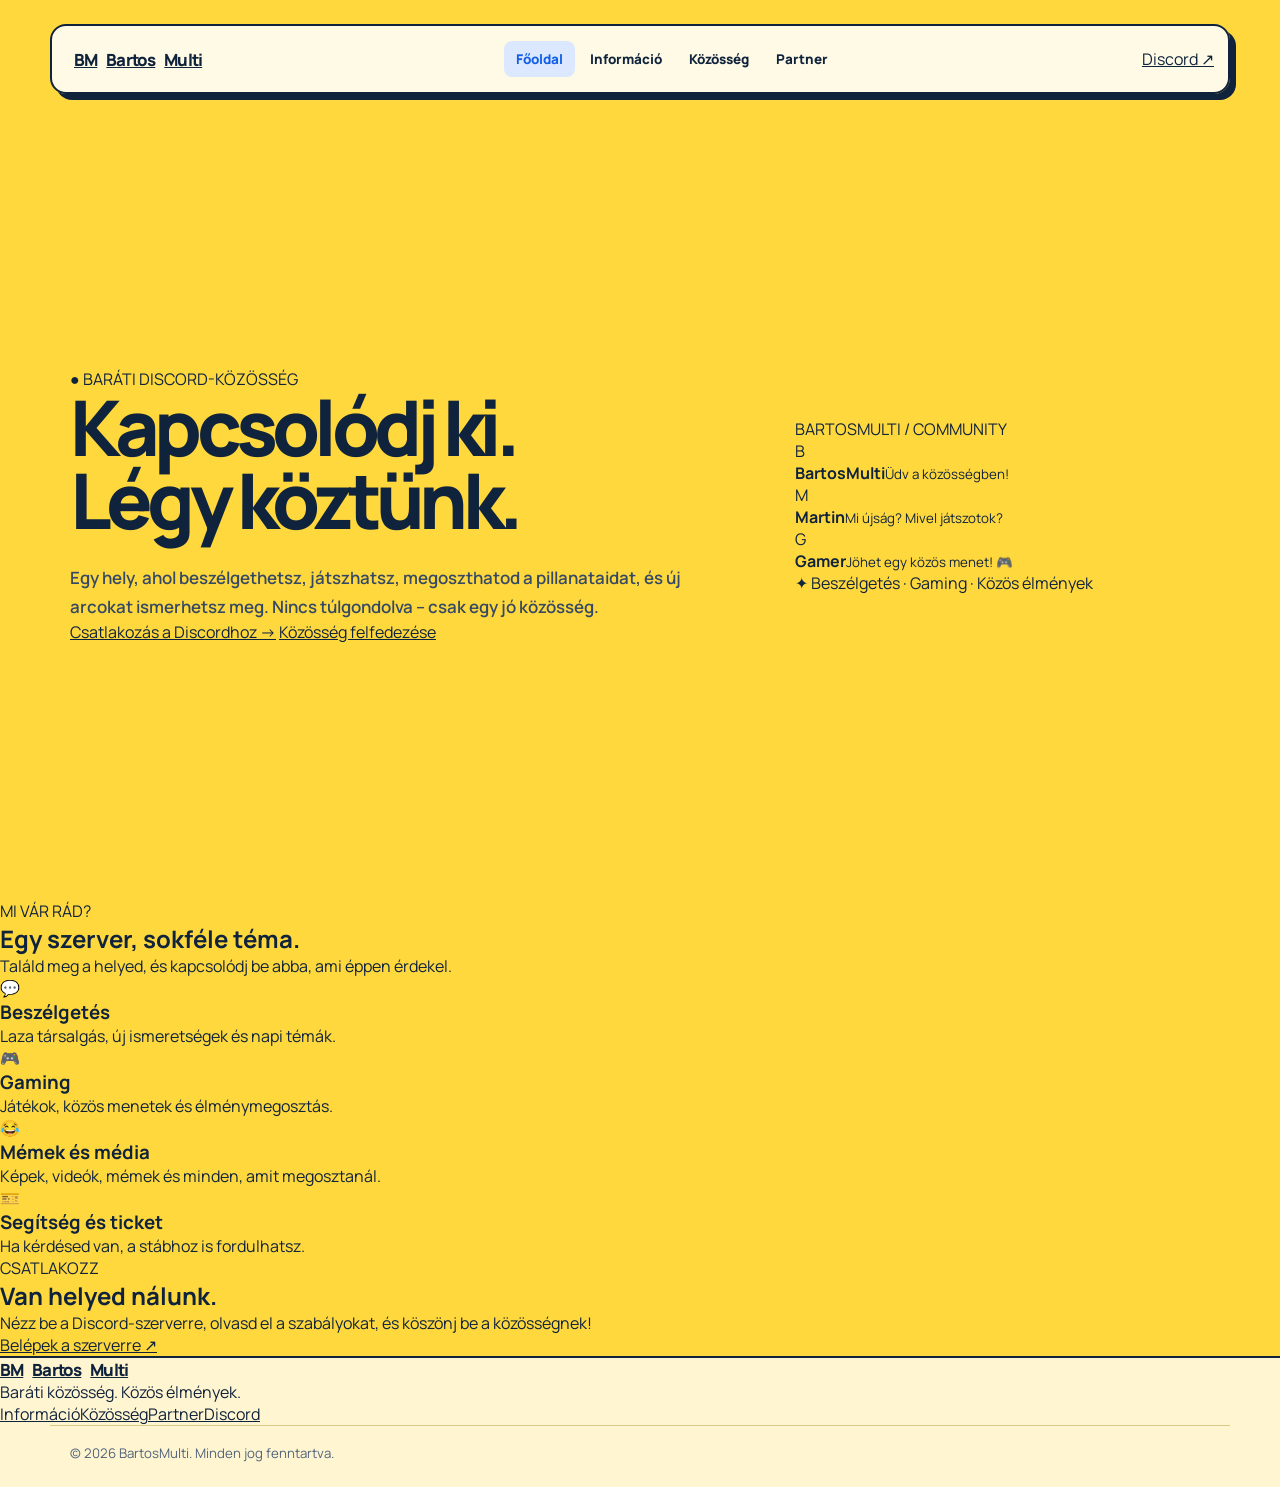
==== index.html @ 0536a141 "Rebrand homepage as BartosMulti chill community" ====
<!DOCTYPE html>
<html lang="hu">
<head>
  <meta charset="UTF-8">
  <meta name="viewport" content="width=device-width, initial-scale=1">
  <meta name="theme-color" content="#171827">
  <meta name="description" content="BartosMulti – baráti Discord-közösség beszélgetéshez, játékhoz és közös kikapcsolódáshoz.">
  <title>BartosMulti – Chill közösség</title>
  <link rel="icon" href="favicon.svg" type="image/svg+xml">
  <link rel="stylesheet" href="style.css">
</head>
<body>
  <header class="site-header">
    <nav class="navbar">
      <a class="logo" href="index.html"><span class="logo-mark">BM</span>Bartos<span class="accent">Multi</span></a>
      <ul class="nav-links">
        <li><a class="active" href="index.html">Főoldal</a></li>
        <li><a href="info.html">Információ</a></li>
        <li><a href="community.html">Közösség</a></li>
        <li><a href="partner.html">Partner</a></li>
      </ul>
      <a class="button button-small" href="https://discord.gg/Ucswm9WDUp" target="_blank" rel="noopener noreferrer">Discord ↗</a>
    </nav>
  </header>
  <main>
    <section class="hero container">
      <div>
        <span class="eyebrow">● BARÁTI DISCORD-KÖZÖSSÉG</span>
        <h1>Kapcsolódj ki.<br><span class="gradient-text">Légy köztünk.</span></h1>
        <p class="hero-description">Egy hely, ahol beszélgethetsz, játszhatsz, megoszthatod a pillanataidat, és új arcokat ismerhetsz meg. Nincs túlgondolva – csak egy jó közösség.</p>
        <div class="hero-actions">
          <a class="button" href="https://discord.gg/Ucswm9WDUp" target="_blank" rel="noopener noreferrer">Csatlakozás a Discordhoz →</a>
          <a class="button button-ghost" href="community.html">Közösség felfedezése</a>
        </div>
      </div>
      <div class="hero-panel">
        <span class="eyebrow">BARTOSMULTI / COMMUNITY</span>
        <div class="chat-message"><span class="chat-avatar purple">B</span><div><strong>BartosMulti</strong><small>Üdv a közösségben!</small></div></div>
        <div class="chat-message"><span class="chat-avatar blue">M</span><div><strong>Martin</strong><small>Mi újság? Mivel játszotok?</small></div></div>
        <div class="chat-message"><span class="chat-avatar green">G</span><div><strong>Gamer</strong><small>Jöhet egy közös menet! 🎮</small></div></div>
        <div class="panel-footer">✦ Beszélgetés · Gaming · Közös élmények</div>
      </div>
    </section>
    <section class="feature-section container">
      <div class="section-heading"><span class="eyebrow">MI VÁR RÁD?</span><h2>Egy szerver, sokféle téma.</h2><p>Találd meg a helyed, és kapcsolódj be abba, ami éppen érdekel.</p></div>
      <div class="feature-grid">
        <article class="feature-card"><span class="feature-icon">💬</span><h3>Beszélgetés</h3><p>Laza társalgás, új ismeretségek és napi témák.</p></article>
        <article class="feature-card"><span class="feature-icon">🎮</span><h3>Gaming</h3><p>Játékok, közös menetek és élménymegosztás.</p></article>
        <article class="feature-card"><span class="feature-icon">😂</span><h3>Mémek és média</h3><p>Képek, videók, mémek és minden, amit megosztanál.</p></article>
        <article class="feature-card"><span class="feature-icon">🎫</span><h3>Segítség és ticket</h3><p>Ha kérdésed van, a stábhoz is fordulhatsz.</p></article>
      </div>
    </section>
    <section class="join-section container">
      <div><span class="eyebrow">CSATLAKOZZ</span><h2>Van helyed nálunk.</h2><p>Nézz be a Discord-szerverre, olvasd el a szabályokat, és köszönj be a közösségnek!</p></div>
      <a class="button" href="https://discord.gg/Ucswm9WDUp" target="_blank" rel="noopener noreferrer">Belépek a szerverre ↗</a>
    </section>
  </main>
  <footer class="footer"><div class="footer-inner"><a class="logo" href="index.html"><span class="logo-mark">BM</span>Bartos<span class="accent">Multi</span></a><p>Baráti közösség. Közös élmények.</p><div class="footer-links"><a href="info.html">Információ</a><a href="community.html">Közösség</a><a href="partner.html">Partner</a><a href="https://discord.gg/Ucswm9WDUp">Discord</a></div></div><div class="footer-bottom">© 2026 BartosMulti. Minden jog fenntartva.</div></footer>
</body>
</html>
---- style.css ----
@import url('https://fonts.googleapis.com/css2?family=DM+Mono:wght@400;500&family=Manrope:wght@400;500;600;700;800&display=swap');

:root{--sun:#ffd83d;--sun-soft:#fff2a7;--blue:#135fe8;--blue-dark:#0b42aa;--green:#1fae5b;--green-dark:#087b3c;--ink:#10233c;--muted:#52647c;--paper:#fffdf5;--line:#d8ca88}
*{box-sizing:border-box;margin:0;padding:0}html{scroll-behavior:smooth}body{min-height:100vh;overflow-x:hidden;background:var(--sun);color:var(--ink);font-family:Manrope,"Segoe UI",sans-serif;padding-top:24px}a{color:inherit}

.ai-background{position:fixed;inset:0;z-index:-2;overflow:hidden;background:linear-gradient(135deg,#ffda3d 0%,#ffe97f 50%,#ffdc43 100%)}.ai-background:before{position:absolute;inset:0;content:"";background-image:radial-gradient(var(--blue) 1.2px,transparent 1.2px);background-size:22px 22px;opacity:.1}.particles:before,.particles:after{position:absolute;border:2px solid rgba(19,95,232,.22);border-radius:50%;content:""}.particles:before{width:30rem;height:30rem;top:-17rem;right:-10rem;box-shadow:0 0 0 52px rgba(31,174,91,.1),0 0 0 104px rgba(19,95,232,.06)}.particles:after{width:24rem;height:24rem;bottom:-13rem;left:-10rem;box-shadow:0 0 0 45px rgba(31,174,91,.1)}

.navbar{max-width:1180px;min-height:70px;margin:0 auto;padding:11px 14px 11px 22px;display:flex;align-items:center;justify-content:space-between;gap:18px;border:2px solid var(--ink);border-radius:16px;background:rgba(255,253,245,.92);box-shadow:6px 6px 0 var(--ink);backdrop-filter:blur(14px)}.logo{display:inline-flex;align-items:center;gap:9px;font-size:1.05rem;font-weight:800;letter-spacing:-.05em;white-space:nowrap}.brand-mark{width:33px;height:33px;flex:none}.nav-links{display:flex;align-items:center;gap:3px;list-style:none}.nav-links a{display:block;padding:9px 12px;border-radius:8px;color:var(--ink);font-size:.84rem;font-weight:800;text-decoration:none;transition:.18s}.nav-links a:hover,.nav-links .active{color:var(--blue)!important;background:#dbe8ff}.nav-button,.main-button,.secondary-button{display:inline-flex;align-items:center;justify-content:center;min-height:44px;padding:0 20px;border:2px solid var(--ink);border-radius:9px;font-size:.86rem;font-weight:800;text-decoration:none;box-shadow:3px 3px 0 var(--ink);transition:transform .18s,box-shadow .18s,background .18s}.nav-button,.main-button{background:var(--green);color:#fff}.nav-button:hover,.main-button:hover{transform:translate(2px,2px);background:var(--green-dark);box-shadow:1px 1px 0 var(--ink)}

.hero,.page-hero{max-width:1180px;margin:auto}.hero{position:relative;min-height:calc(100vh - 94px);padding:92px 20px 75px;display:grid;grid-template-columns:minmax(0,1.2fr) minmax(285px,.8fr);align-items:center;gap:clamp(42px,8vw,120px)}.hero-content{max-width:720px}.ai-tag{display:inline-flex;margin-bottom:24px;padding:8px 11px;border:2px solid var(--blue);border-radius:8px;color:var(--blue);background:#e6efff;font-family:"DM Mono",monospace;font-size:.68rem;font-weight:500;letter-spacing:.06em;text-transform:uppercase}.hero h1,.page-hero h1{max-width:780px;font-size:clamp(3rem,6vw,5.8rem);font-weight:800;letter-spacing:-.075em;line-height:.96}.hero h1{margin-bottom:26px}.hero h1::selection,.page-hero h1::selection{background:var(--blue);color:#fff}.hero p,.page-hero p{max-width:620px;color:#354964;font-size:1.06rem;font-weight:600;line-height:1.72}.hero-buttons{display:flex;flex-wrap:wrap;gap:13px;margin-top:34px}.main-button{min-height:51px;padding:0 22px}.secondary-button{background:var(--paper);color:var(--blue)}.secondary-button:hover{transform:translate(2px,2px);background:#dbe8ff;box-shadow:1px 1px 0 var(--ink)}

.hero-card{position:relative;min-height:320px;padding:34px;display:flex;flex-direction:column;justify-content:flex-end;overflow:hidden;border:2px solid var(--ink);border-radius:16px;background:var(--blue);color:#fff;box-shadow:9px 9px 0 var(--ink)}.hero-card:before{position:absolute;top:28px;left:29px;width:138px;height:95px;border-top:4px solid var(--sun);border-left:4px solid var(--sun);content:""}.hero-card:after{position:absolute;top:32px;right:-30px;width:166px;height:166px;border:2px solid rgba(255,255,255,.65);border-radius:50%;content:""}.card-glow{display:none}.hero-card h3{margin-bottom:13px;font-size:1.35rem;letter-spacing:-.04em}.hero-card p{font-size:.94rem;line-height:1.65;color:#e9f0ff}.mini-status{margin-top:23px;color:var(--sun);font-family:"DM Mono",monospace;font-size:.76rem;font-weight:500}

.stats{max-width:1180px;margin:0 auto;padding:10px 20px 80px;display:grid;grid-template-columns:repeat(4,1fr);gap:13px}.stat-card{position:relative;padding:25px 21px;overflow:hidden;border:2px solid var(--ink);border-radius:10px;background:var(--paper);box-shadow:4px 4px 0 var(--ink)}.stat-card:after{position:absolute;top:0;right:0;width:32px;height:32px;background:linear-gradient(135deg,transparent 50%,var(--green) 51%);content:""}.stat-card h2{margin-bottom:4px;color:var(--blue);font-family:"DM Mono",monospace;font-size:clamp(1.8rem,3vw,2.45rem);letter-spacing:-.08em}.stat-card p{color:var(--muted);font-size:.78rem;font-weight:800;letter-spacing:.06em;text-transform:uppercase}

.discord-section{max-width:1180px;margin:0 auto;padding:18px 20px 94px;display:grid;grid-template-columns:minmax(0,1fr) 390px;align-items:center;gap:clamp(35px,8vw,110px)}.discord-copy h2{max-width:520px;margin:0 0 18px;font-size:clamp(2.45rem,4.5vw,4.6rem);line-height:.98;letter-spacing:-.07em}.discord-copy p{max-width:520px;margin-bottom:28px;color:#354964;font-size:1.03rem;font-weight:600;line-height:1.72}.discord-widget{position:relative;padding:12px;border:2px solid var(--ink);border-radius:16px;background:var(--paper);box-shadow:8px 8px 0 var(--blue)}.discord-widget iframe{display:block;width:100%;max-width:350px;margin:auto;border:0;border-radius:8px}
.cookie-banner{position:fixed;right:20px;bottom:20px;z-index:10;max-width:470px;padding:18px;border:2px solid var(--ink);border-radius:12px;background:var(--paper);box-shadow:6px 6px 0 var(--ink)}.cookie-banner[hidden]{display:none}.cookie-banner strong{display:block;margin-bottom:5px;color:var(--blue);font-size:.94rem}.cookie-banner p{color:#43566c;font-size:.8rem;font-weight:600;line-height:1.5}.cookie-actions{display:flex;align-items:center;justify-content:flex-end;gap:15px;margin-top:13px}.cookie-actions a{color:var(--blue);font-size:.78rem;font-weight:800}.cookie-actions button{padding:9px 12px;border:2px solid var(--ink);border-radius:7px;background:var(--green);color:#fff;font:800 .78rem Manrope,sans-serif;box-shadow:2px 2px 0 var(--ink);cursor:pointer}.cookie-actions button:hover{background:var(--green-dark)}

.page-hero{min-height:52vh;padding:125px 30px 66px;text-align:center}.page-hero h1{margin:0 auto 21px;font-size:clamp(2.7rem,5vw,4.7rem)}.page-hero p{margin:auto}.cards{max-width:1180px;margin:0 auto;padding:24px 20px 88px;display:grid;grid-template-columns:repeat(3,1fr);gap:14px}.info-card{min-height:200px;padding:28px;border:2px solid var(--ink);border-radius:12px;background:var(--paper);box-shadow:5px 5px 0 var(--ink);transition:.2s}.info-card:hover{transform:translate(-2px,-4px);border-color:var(--blue);box-shadow:8px 9px 0 var(--blue)}.info-card h2{margin-bottom:13px;font-size:1.2rem;letter-spacing:-.04em}.info-card p{color:var(--muted);line-height:1.7}.partner-list{margin-top:18px;padding-left:18px}.partner-list li{margin-bottom:10px;color:#354964;line-height:1.55}.active{color:var(--blue)!important}

.legal-shell{max-width:900px;margin:0 auto;padding:94px 20px 90px}.legal-heading{margin-bottom:25px}.legal-kicker{display:inline-block;margin-bottom:12px;padding:6px 9px;border:2px solid var(--blue);border-radius:6px;color:var(--blue);background:#dbe8ff;font-family:"DM Mono",monospace;font-size:.7rem;font-weight:500;letter-spacing:.06em;text-transform:uppercase}.legal-heading h1{max-width:720px;font-size:clamp(2.7rem,6vw,5rem);line-height:.98;letter-spacing:-.07em}.legal-heading p{margin-top:18px;color:#354964;font-weight:600;line-height:1.65}.legal-card{padding:clamp(25px,5vw,52px);border:2px solid var(--ink);border-radius:16px;background:var(--paper);box-shadow:9px 9px 0 var(--blue)}.legal-card section+section{margin-top:35px;padding-top:35px;border-top:2px dashed var(--line)}.legal-card h2{margin-bottom:11px;color:var(--blue);font-size:1.25rem;letter-spacing:-.03em}.legal-card p,.legal-card li{color:#3c5068;line-height:1.75}.legal-card ul{padding-left:21px}.legal-card li+li{margin-top:7px}.legal-note{margin-top:28px;padding:15px 17px;border-left:5px solid var(--green);background:#e9f8e9;color:#285d3b;font-size:.9rem;font-weight:600;line-height:1.6}

.footer{border-top:2px solid var(--ink);background:rgba(255,253,245,.8)}.footer-content{max-width:1180px;margin:auto;padding:48px 20px 36px;display:grid;grid-template-columns:2fr 1fr 1fr;gap:46px}.footer-left h3{margin-bottom:10px;font-size:1rem}.footer-left p,.footer-bottom{color:var(--muted);font-size:.83rem}.footer-center{display:flex;flex-direction:column;gap:10px}.footer-center a,.footer-right a{color:#354964;font-size:.86rem;font-weight:700;text-decoration:none;transition:.2s}.footer-center a:hover,.footer-right a:hover{color:var(--blue)}.footer-bottom{max-width:1180px;margin:auto;padding:18px 20px 25px;border-top:1px solid var(--line)}
@media(max-width:900px){body{padding-top:12px}.navbar{margin:0 14px}.nav-links{display:none}.hero{min-height:auto;padding:90px 28px 70px;grid-template-columns:1fr}.hero-card{max-width:540px;width:100%}.stats{grid-template-columns:repeat(2,1fr)}.discord-section{grid-template-columns:1fr;padding-bottom:72px}.discord-widget{max-width:390px}.cards{grid-template-columns:1fr}.footer-content{grid-template-columns:1fr;gap:27px}}@media(max-width:520px){.navbar{padding:10px 11px 10px 15px}.logo{font-size:.87rem}.nav-button{min-height:38px;padding:0 13px;font-size:.76rem}.hero{padding:78px 20px 58px;gap:38px}.hero h1{font-size:clamp(2.75rem,14vw,4rem)}.hero p{font-size:.98rem}.hero-buttons{flex-direction:column}.hero-buttons a{width:100%}.hero-card{min-height:280px;padding:27px}.stats{grid-template-columns:1fr;padding-bottom:58px}.discord-section{padding:12px 20px 60px}.discord-copy h2{font-size:2.7rem}.discord-widget{padding:8px}.discord-widget iframe{height:430px}.cookie-banner{right:12px;bottom:12px;left:12px;max-width:none}.cookie-actions{justify-content:space-between}.page-hero{padding:105px 20px 50px}.legal-shell{padding:78px 20px 65px}}
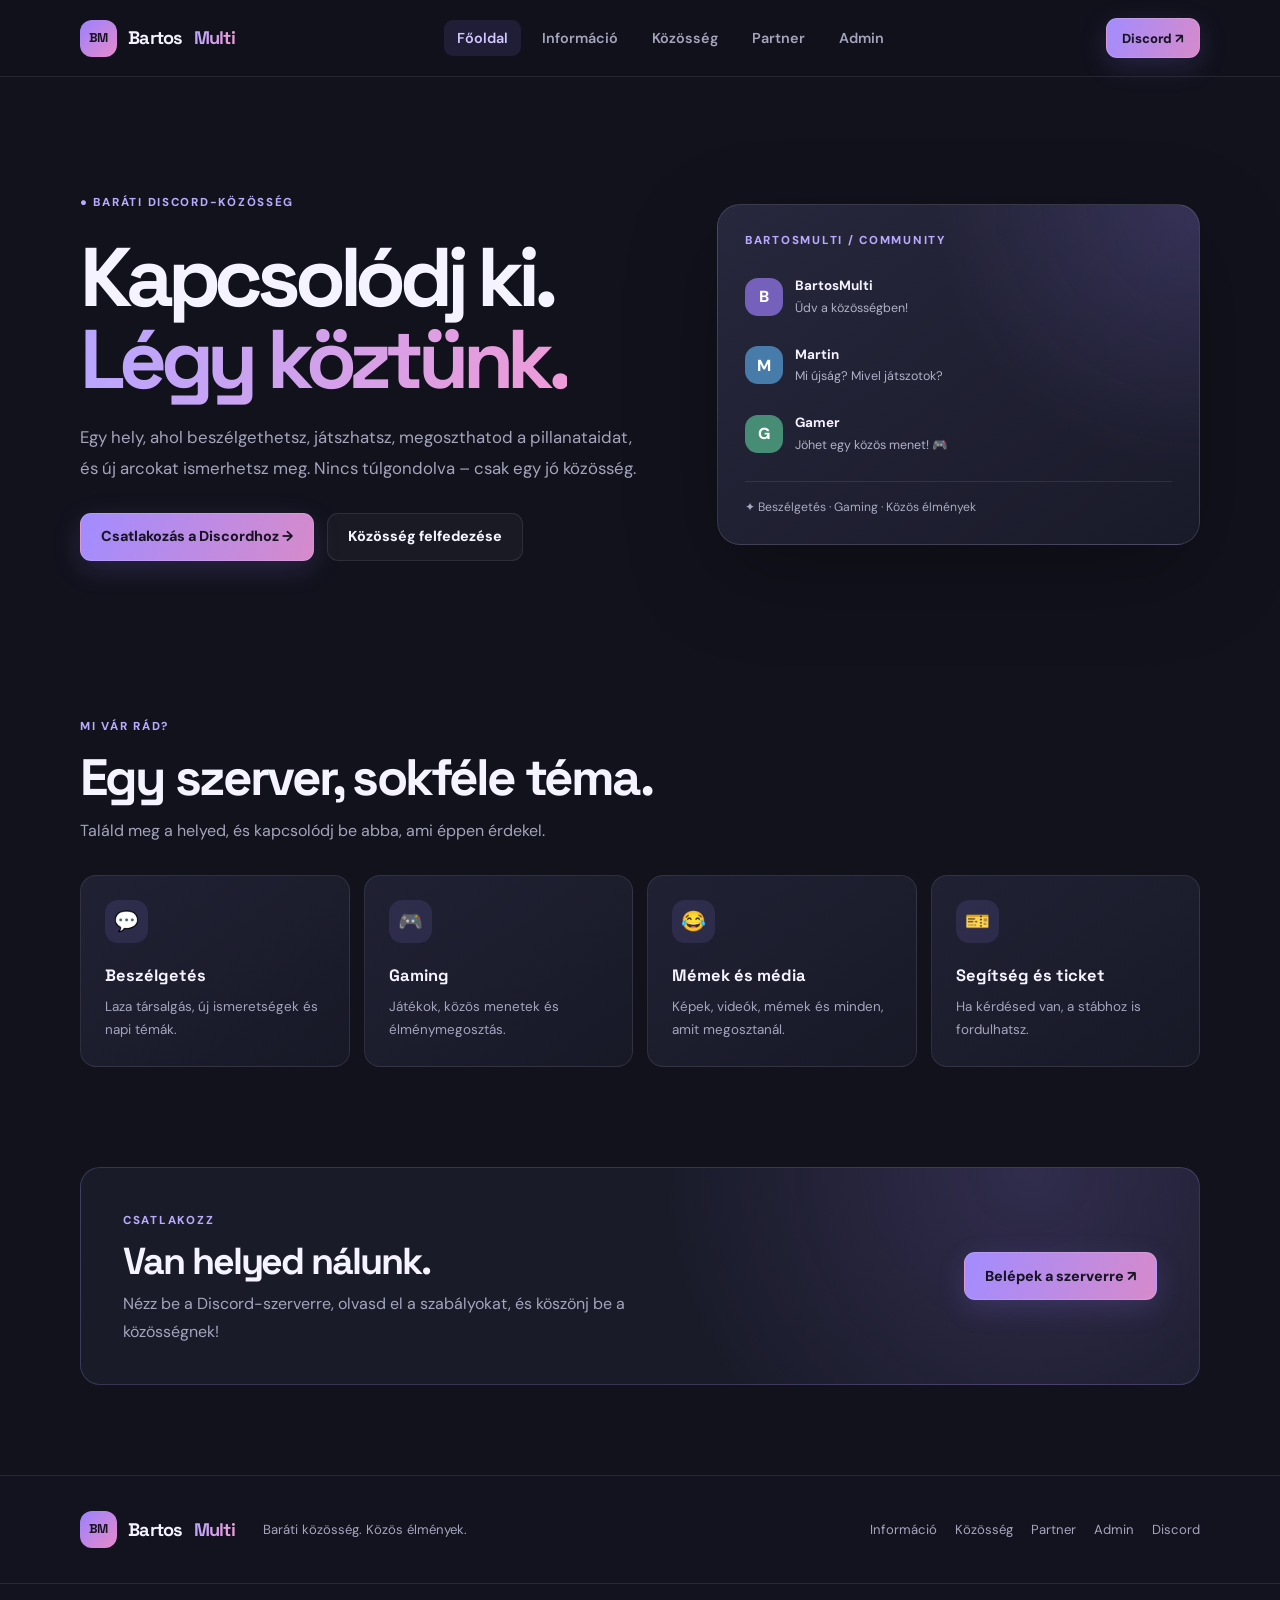
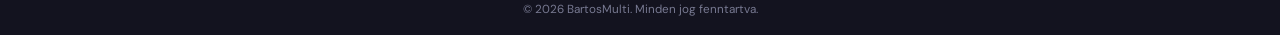
==== commit 652e7372: "Add Admin link to public navigation" ====
--- a/index.html
+++ b/index.html
@@ -18,6 +18,7 @@
         <li><a href="info.html">Információ</a></li>
         <li><a href="community.html">Közösség</a></li>
         <li><a href="partner.html">Partner</a></li>
+        <li><a href="admin/">Admin</a></li>
       </ul>
       <a class="button button-small" href="https://discord.gg/Ucswm9WDUp" target="_blank" rel="noopener noreferrer">Discord ↗</a>
     </nav>
@@ -55,6 +56,6 @@
       <a class="button" href="https://discord.gg/Ucswm9WDUp" target="_blank" rel="noopener noreferrer">Belépek a szerverre ↗</a>
     </section>
   </main>
-  <footer class="footer"><div class="footer-inner"><a class="logo" href="index.html"><span class="logo-mark">BM</span>Bartos<span class="accent">Multi</span></a><p>Baráti közösség. Közös élmények.</p><div class="footer-links"><a href="info.html">Információ</a><a href="community.html">Közösség</a><a href="partner.html">Partner</a><a href="https://discord.gg/Ucswm9WDUp">Discord</a></div></div><div class="footer-bottom">© 2026 BartosMulti. Minden jog fenntartva.</div></footer>
+  <footer class="footer"><div class="footer-inner"><a class="logo" href="index.html"><span class="logo-mark">BM</span>Bartos<span class="accent">Multi</span></a><p>Baráti közösség. Közös élmények.</p><div class="footer-links"><a href="info.html">Információ</a><a href="community.html">Közösség</a><a href="partner.html">Partner</a><a href="admin/">Admin</a><a href="https://discord.gg/Ucswm9WDUp">Discord</a></div></div><div class="footer-bottom">© 2026 BartosMulti. Minden jog fenntartva.</div></footer>
 </body>
 </html>
--- a/style.css
+++ b/style.css
@@ -1,24 +1,14 @@
-@import url('https://fonts.googleapis.com/css2?family=DM+Mono:wght@400;500&family=Manrope:wght@400;500;600;700;800&display=swap');
-
-:root{--sun:#ffd83d;--sun-soft:#fff2a7;--blue:#135fe8;--blue-dark:#0b42aa;--green:#1fae5b;--green-dark:#087b3c;--ink:#10233c;--muted:#52647c;--paper:#fffdf5;--line:#d8ca88}
-*{box-sizing:border-box;margin:0;padding:0}html{scroll-behavior:smooth}body{min-height:100vh;overflow-x:hidden;background:var(--sun);color:var(--ink);font-family:Manrope,"Segoe UI",sans-serif;padding-top:24px}a{color:inherit}
-
-.ai-background{position:fixed;inset:0;z-index:-2;overflow:hidden;background:linear-gradient(135deg,#ffda3d 0%,#ffe97f 50%,#ffdc43 100%)}.ai-background:before{position:absolute;inset:0;content:"";background-image:radial-gradient(var(--blue) 1.2px,transparent 1.2px);background-size:22px 22px;opacity:.1}.particles:before,.particles:after{position:absolute;border:2px solid rgba(19,95,232,.22);border-radius:50%;content:""}.particles:before{width:30rem;height:30rem;top:-17rem;right:-10rem;box-shadow:0 0 0 52px rgba(31,174,91,.1),0 0 0 104px rgba(19,95,232,.06)}.particles:after{width:24rem;height:24rem;bottom:-13rem;left:-10rem;box-shadow:0 0 0 45px rgba(31,174,91,.1)}
-
-.navbar{max-width:1180px;min-height:70px;margin:0 auto;padding:11px 14px 11px 22px;display:flex;align-items:center;justify-content:space-between;gap:18px;border:2px solid var(--ink);border-radius:16px;background:rgba(255,253,245,.92);box-shadow:6px 6px 0 var(--ink);backdrop-filter:blur(14px)}.logo{display:inline-flex;align-items:center;gap:9px;font-size:1.05rem;font-weight:800;letter-spacing:-.05em;white-space:nowrap}.brand-mark{width:33px;height:33px;flex:none}.nav-links{display:flex;align-items:center;gap:3px;list-style:none}.nav-links a{display:block;padding:9px 12px;border-radius:8px;color:var(--ink);font-size:.84rem;font-weight:800;text-decoration:none;transition:.18s}.nav-links a:hover,.nav-links .active{color:var(--blue)!important;background:#dbe8ff}.nav-button,.main-button,.secondary-button{display:inline-flex;align-items:center;justify-content:center;min-height:44px;padding:0 20px;border:2px solid var(--ink);border-radius:9px;font-size:.86rem;font-weight:800;text-decoration:none;box-shadow:3px 3px 0 var(--ink);transition:transform .18s,box-shadow .18s,background .18s}.nav-button,.main-button{background:var(--green);color:#fff}.nav-button:hover,.main-button:hover{transform:translate(2px,2px);background:var(--green-dark);box-shadow:1px 1px 0 var(--ink)}
-
-.hero,.page-hero{max-width:1180px;margin:auto}.hero{position:relative;min-height:calc(100vh - 94px);padding:92px 20px 75px;display:grid;grid-template-columns:minmax(0,1.2fr) minmax(285px,.8fr);align-items:center;gap:clamp(42px,8vw,120px)}.hero-content{max-width:720px}.ai-tag{display:inline-flex;margin-bottom:24px;padding:8px 11px;border:2px solid var(--blue);border-radius:8px;color:var(--blue);background:#e6efff;font-family:"DM Mono",monospace;font-size:.68rem;font-weight:500;letter-spacing:.06em;text-transform:uppercase}.hero h1,.page-hero h1{max-width:780px;font-size:clamp(3rem,6vw,5.8rem);font-weight:800;letter-spacing:-.075em;line-height:.96}.hero h1{margin-bottom:26px}.hero h1::selection,.page-hero h1::selection{background:var(--blue);color:#fff}.hero p,.page-hero p{max-width:620px;color:#354964;font-size:1.06rem;font-weight:600;line-height:1.72}.hero-buttons{display:flex;flex-wrap:wrap;gap:13px;margin-top:34px}.main-button{min-height:51px;padding:0 22px}.secondary-button{background:var(--paper);color:var(--blue)}.secondary-button:hover{transform:translate(2px,2px);background:#dbe8ff;box-shadow:1px 1px 0 var(--ink)}
-
-.hero-card{position:relative;min-height:320px;padding:34px;display:flex;flex-direction:column;justify-content:flex-end;overflow:hidden;border:2px solid var(--ink);border-radius:16px;background:var(--blue);color:#fff;box-shadow:9px 9px 0 var(--ink)}.hero-card:before{position:absolute;top:28px;left:29px;width:138px;height:95px;border-top:4px solid var(--sun);border-left:4px solid var(--sun);content:""}.hero-card:after{position:absolute;top:32px;right:-30px;width:166px;height:166px;border:2px solid rgba(255,255,255,.65);border-radius:50%;content:""}.card-glow{display:none}.hero-card h3{margin-bottom:13px;font-size:1.35rem;letter-spacing:-.04em}.hero-card p{font-size:.94rem;line-height:1.65;color:#e9f0ff}.mini-status{margin-top:23px;color:var(--sun);font-family:"DM Mono",monospace;font-size:.76rem;font-weight:500}
-
-.stats{max-width:1180px;margin:0 auto;padding:10px 20px 80px;display:grid;grid-template-columns:repeat(4,1fr);gap:13px}.stat-card{position:relative;padding:25px 21px;overflow:hidden;border:2px solid var(--ink);border-radius:10px;background:var(--paper);box-shadow:4px 4px 0 var(--ink)}.stat-card:after{position:absolute;top:0;right:0;width:32px;height:32px;background:linear-gradient(135deg,transparent 50%,var(--green) 51%);content:""}.stat-card h2{margin-bottom:4px;color:var(--blue);font-family:"DM Mono",monospace;font-size:clamp(1.8rem,3vw,2.45rem);letter-spacing:-.08em}.stat-card p{color:var(--muted);font-size:.78rem;font-weight:800;letter-spacing:.06em;text-transform:uppercase}
-
-.discord-section{max-width:1180px;margin:0 auto;padding:18px 20px 94px;display:grid;grid-template-columns:minmax(0,1fr) 390px;align-items:center;gap:clamp(35px,8vw,110px)}.discord-copy h2{max-width:520px;margin:0 0 18px;font-size:clamp(2.45rem,4.5vw,4.6rem);line-height:.98;letter-spacing:-.07em}.discord-copy p{max-width:520px;margin-bottom:28px;color:#354964;font-size:1.03rem;font-weight:600;line-height:1.72}.discord-widget{position:relative;padding:12px;border:2px solid var(--ink);border-radius:16px;background:var(--paper);box-shadow:8px 8px 0 var(--blue)}.discord-widget iframe{display:block;width:100%;max-width:350px;margin:auto;border:0;border-radius:8px}
-.cookie-banner{position:fixed;right:20px;bottom:20px;z-index:10;max-width:470px;padding:18px;border:2px solid var(--ink);border-radius:12px;background:var(--paper);box-shadow:6px 6px 0 var(--ink)}.cookie-banner[hidden]{display:none}.cookie-banner strong{display:block;margin-bottom:5px;color:var(--blue);font-size:.94rem}.cookie-banner p{color:#43566c;font-size:.8rem;font-weight:600;line-height:1.5}.cookie-actions{display:flex;align-items:center;justify-content:flex-end;gap:15px;margin-top:13px}.cookie-actions a{color:var(--blue);font-size:.78rem;font-weight:800}.cookie-actions button{padding:9px 12px;border:2px solid var(--ink);border-radius:7px;background:var(--green);color:#fff;font:800 .78rem Manrope,sans-serif;box-shadow:2px 2px 0 var(--ink);cursor:pointer}.cookie-actions button:hover{background:var(--green-dark)}
-
-.page-hero{min-height:52vh;padding:125px 30px 66px;text-align:center}.page-hero h1{margin:0 auto 21px;font-size:clamp(2.7rem,5vw,4.7rem)}.page-hero p{margin:auto}.cards{max-width:1180px;margin:0 auto;padding:24px 20px 88px;display:grid;grid-template-columns:repeat(3,1fr);gap:14px}.info-card{min-height:200px;padding:28px;border:2px solid var(--ink);border-radius:12px;background:var(--paper);box-shadow:5px 5px 0 var(--ink);transition:.2s}.info-card:hover{transform:translate(-2px,-4px);border-color:var(--blue);box-shadow:8px 9px 0 var(--blue)}.info-card h2{margin-bottom:13px;font-size:1.2rem;letter-spacing:-.04em}.info-card p{color:var(--muted);line-height:1.7}.partner-list{margin-top:18px;padding-left:18px}.partner-list li{margin-bottom:10px;color:#354964;line-height:1.55}.active{color:var(--blue)!important}
-
-.legal-shell{max-width:900px;margin:0 auto;padding:94px 20px 90px}.legal-heading{margin-bottom:25px}.legal-kicker{display:inline-block;margin-bottom:12px;padding:6px 9px;border:2px solid var(--blue);border-radius:6px;color:var(--blue);background:#dbe8ff;font-family:"DM Mono",monospace;font-size:.7rem;font-weight:500;letter-spacing:.06em;text-transform:uppercase}.legal-heading h1{max-width:720px;font-size:clamp(2.7rem,6vw,5rem);line-height:.98;letter-spacing:-.07em}.legal-heading p{margin-top:18px;color:#354964;font-weight:600;line-height:1.65}.legal-card{padding:clamp(25px,5vw,52px);border:2px solid var(--ink);border-radius:16px;background:var(--paper);box-shadow:9px 9px 0 var(--blue)}.legal-card section+section{margin-top:35px;padding-top:35px;border-top:2px dashed var(--line)}.legal-card h2{margin-bottom:11px;color:var(--blue);font-size:1.25rem;letter-spacing:-.03em}.legal-card p,.legal-card li{color:#3c5068;line-height:1.75}.legal-card ul{padding-left:21px}.legal-card li+li{margin-top:7px}.legal-note{margin-top:28px;padding:15px 17px;border-left:5px solid var(--green);background:#e9f8e9;color:#285d3b;font-size:.9rem;font-weight:600;line-height:1.6}
-
-.footer{border-top:2px solid var(--ink);background:rgba(255,253,245,.8)}.footer-content{max-width:1180px;margin:auto;padding:48px 20px 36px;display:grid;grid-template-columns:2fr 1fr 1fr;gap:46px}.footer-left h3{margin-bottom:10px;font-size:1rem}.footer-left p,.footer-bottom{color:var(--muted);font-size:.83rem}.footer-center{display:flex;flex-direction:column;gap:10px}.footer-center a,.footer-right a{color:#354964;font-size:.86rem;font-weight:700;text-decoration:none;transition:.2s}.footer-center a:hover,.footer-right a:hover{color:var(--blue)}.footer-bottom{max-width:1180px;margin:auto;padding:18px 20px 25px;border-top:1px solid var(--line)}
-@media(max-width:900px){body{padding-top:12px}.navbar{margin:0 14px}.nav-links{display:none}.hero{min-height:auto;padding:90px 28px 70px;grid-template-columns:1fr}.hero-card{max-width:540px;width:100%}.stats{grid-template-columns:repeat(2,1fr)}.discord-section{grid-template-columns:1fr;padding-bottom:72px}.discord-widget{max-width:390px}.cards{grid-template-columns:1fr}.footer-content{grid-template-columns:1fr;gap:27px}}@media(max-width:520px){.navbar{padding:10px 11px 10px 15px}.logo{font-size:.87rem}.nav-button{min-height:38px;padding:0 13px;font-size:.76rem}.hero{padding:78px 20px 58px;gap:38px}.hero h1{font-size:clamp(2.75rem,14vw,4rem)}.hero p{font-size:.98rem}.hero-buttons{flex-direction:column}.hero-buttons a{width:100%}.hero-card{min-height:280px;padding:27px}.stats{grid-template-columns:1fr;padding-bottom:58px}.discord-section{padding:12px 20px 60px}.discord-copy h2{font-size:2.7rem}.discord-widget{padding:8px}.discord-widget iframe{height:430px}.cookie-banner{right:12px;bottom:12px;left:12px;max-width:none}.cookie-actions{justify-content:space-between}.page-hero{padding:105px 20px 50px}.legal-shell{padding:78px 20px 65px}}
+@import url('https://fonts.googleapis.com/css2?family=DM+Sans:wght@400;500;600;700;800&family=Space+Grotesk:wght@400;500;600;700&display=swap');
+:root{--bg:#11121c;--surface:#191b29;--surface2:#202236;--text:#f4f3ff;--muted:#a4a5bd;--purple:#9a82ff;--pink:#e78acb;--line:rgba(255,255,255,.09);--green:#72d6a0}
+*{box-sizing:border-box;margin:0;padding:0}html{scroll-behavior:smooth}body{min-height:100vh;overflow-x:hidden;background:var(--bg);color:var(--text);font-family:'DM Sans',sans-serif;line-height:1.6}a{color:inherit}
+.site-header{position:sticky;top:0;z-index:20;border-bottom:1px solid var(--line);background:rgba(17,18,28,.88);backdrop-filter:blur(18px)}.navbar{width:min(1120px,calc(100% - 40px));min-height:76px;margin:auto;display:flex;align-items:center;justify-content:space-between;gap:24px}
+.logo{display:inline-flex;align-items:center;gap:11px;text-decoration:none;font-family:'Space Grotesk',sans-serif;font-size:1.14rem;font-weight:700;letter-spacing:-.04em;white-space:nowrap}.logo-mark{width:37px;height:37px;display:grid;place-items:center;border-radius:12px;background:linear-gradient(135deg,var(--purple),var(--pink));color:#171522;font-size:.8rem;font-weight:800}.accent,.gradient-text{background:linear-gradient(100deg,#b7a6ff,#ef9bd7);-webkit-background-clip:text;background-clip:text;color:transparent}
+.nav-links{display:flex;align-items:center;gap:8px;list-style:none}.nav-links a{padding:9px 13px;border-radius:9px;color:var(--muted);font-size:.9rem;font-weight:600;text-decoration:none;transition:.2s}.nav-links a:hover,.nav-links a.active{background:rgba(154,130,255,.12);color:#d2c8ff}
+.button{min-height:48px;padding:0 20px;display:inline-flex;align-items:center;justify-content:center;gap:12px;border:1px solid rgba(255,255,255,.13);border-radius:11px;background:linear-gradient(110deg,#a28cff,#d68acb);color:#171522;font-size:.9rem;font-weight:800;text-decoration:none;box-shadow:0 8px 28px rgba(154,130,255,.18);transition:transform .2s,filter .2s}.button:hover{transform:translateY(-2px);filter:brightness(1.08)}.button-small{min-height:40px;padding:0 15px;font-size:.82rem}.button-ghost{background:rgba(255,255,255,.035);color:var(--text);box-shadow:none;border-color:var(--line)}
+.container{width:min(1120px,calc(100% - 40px));margin-inline:auto}.hero{min-height:600px;padding-block:90px 95px;display:grid;grid-template-columns:1.08fr .92fr;align-items:center;gap:70px}.eyebrow{display:inline-flex;align-items:center;gap:9px;color:#b8aaff;font-size:.72rem;font-weight:800;letter-spacing:.15em}.hero h1{margin:22px 0;font-family:'Space Grotesk',sans-serif;font-size:clamp(3.2rem,6.5vw,5.5rem);line-height:.99;letter-spacing:-.075em}.hero-description{max-width:560px;color:var(--muted);font-size:1.05rem;line-height:1.8}.hero-actions{display:flex;flex-wrap:wrap;gap:13px;margin-top:30px}
+.hero-panel{min-height:330px;padding:27px;display:flex;flex-direction:column;justify-content:center;gap:25px;overflow:hidden;border:1px solid rgba(255,255,255,.12);border-radius:23px;background:radial-gradient(circle at 100% 0%,rgba(154,130,255,.18),transparent 45%),linear-gradient(145deg,#27273d,#191a29);box-shadow:0 28px 90px rgba(0,0,0,.28)}.chat-message{display:flex;align-items:center;gap:12px}.chat-avatar{width:38px;height:38px;display:grid;place-items:center;border-radius:13px;color:white;font-weight:800}.chat-avatar.purple{background:#7561bb}.chat-avatar.blue{background:#477caa}.chat-avatar.green{background:#478d75}.chat-message div{display:grid;gap:2px}.chat-message strong{font-size:.84rem}.chat-message small{color:#b0b1c6;font-size:.78rem}.panel-footer{padding-top:16px;border-top:1px solid var(--line);color:#a9a9c0;font-size:.76rem}
+.feature-section{padding:35px 0 100px}.section-heading{max-width:650px;margin-bottom:30px}.section-heading h2,.join-section h2{margin:12px 0;font-family:'Space Grotesk',sans-serif;font-size:clamp(2rem,4vw,3.2rem);line-height:1.08;letter-spacing:-.055em}.section-heading p,.join-section p{color:var(--muted);line-height:1.75}.feature-grid{display:grid;grid-template-columns:repeat(4,1fr);gap:14px}.feature-card{min-height:190px;padding:24px;border:1px solid var(--line);border-radius:16px;background:linear-gradient(145deg,rgba(34,35,54,.9),rgba(25,26,40,.92));transition:transform .2s,border-color .2s}.feature-card:hover{transform:translateY(-4px);border-color:rgba(170,147,255,.45)}.feature-icon{width:43px;height:43px;margin-bottom:20px;display:grid;place-items:center;border-radius:13px;background:rgba(154,130,255,.13);font-size:1.25rem}.feature-card h3{margin-bottom:7px;font-family:'Space Grotesk',sans-serif;font-size:1.03rem}.feature-card p{color:var(--muted);font-size:.84rem;line-height:1.7}
+.join-section{margin-bottom:90px;padding:38px 42px;display:flex;align-items:center;justify-content:space-between;gap:30px;border:1px solid rgba(178,157,255,.2);border-radius:20px;background:radial-gradient(circle at 85% 0%,rgba(164,127,255,.17),transparent 38%),var(--surface)}.join-section h2{margin:9px 0;font-size:2.35rem}.join-section p{max-width:580px}
+.footer{border-top:1px solid var(--line);background:rgba(20,21,33,.7)}.footer-inner{width:min(1120px,calc(100% - 40px));margin:auto;padding:35px 0;display:flex;align-items:center;gap:28px}.footer-inner>p{color:var(--muted);font-size:.82rem}.footer-links{display:flex;gap:18px;margin-left:auto}.footer-links a{color:var(--muted);font-size:.82rem;text-decoration:none}.footer-links a:hover{color:var(--text)}.footer-bottom{padding:16px 20px;border-top:1px solid var(--line);color:#777991;text-align:center;font-size:.73rem}
+.page-hero{width:min(850px,calc(100% - 40px));margin:auto;padding:100px 0 48px;text-align:center}.page-hero h1{margin:15px 0;font-family:'Space Grotesk',sans-serif;font-size:clamp(2.7rem,6vw,4.5rem);line-height:1.03;letter-spacing:-.065em}.page-hero p{max-width:680px;margin:auto;color:var(--muted);line-height:1.8}.cards{width:min(1050px,calc(100% - 40px));margin:0 auto;padding:20px 0 100px;display:grid;grid-template-columns:repeat(3,1fr);gap:15px}.info-card{min-height:180px;padding:25px;border:1px solid var(--line);border-radius:16px;background:var(--surface)}.info-card h2{margin-bottom:12px;font-family:'Space Grotesk',sans-serif;font-size:1.13rem}.info-card p,.info-card li{color:var(--muted);font-size:.9rem;line-height:1.75}.info-card ul{padding-left:18px}.info-card li+li{margin-top:7px}
+@media(max-width:900px){.hero{grid-template-columns:1fr;gap:48px;padding-top:75px}.feature-grid{grid-template-columns:repeat(2,1fr)}.cards{grid-template-columns:repeat(2,1fr)}}@media(max-width:650px){.navbar{width:calc(100% - 28px);min-height:68px}.nav-links{display:none}.container{width:calc(100% - 36px)}.hero{padding:65px 0 70px;min-height:auto}.hero h1{font-size:clamp(3rem,14vw,4.3rem)}.hero-actions{flex-direction:column;align-items:stretch}.hero-actions .button{width:100%}.feature-section{padding-bottom:65px}.feature-grid,.cards{grid-template-columns:1fr}.join-section{width:calc(100% - 36px);margin-bottom:65px;padding:27px 23px;align-items:flex-start;flex-direction:column}.join-section h2{font-size:2rem}.footer-inner{width:calc(100% - 36px);align-items:flex-start;flex-direction:column;gap:15px}.footer-links{margin:0;flex-wrap:wrap;gap:14px}.page-hero{padding:75px 0 30px}.cards{padding-bottom:70px}}@media(prefers-reduced-motion:reduce){*,*::before,*::after{scroll-behavior:auto!important;transition:none!important}}
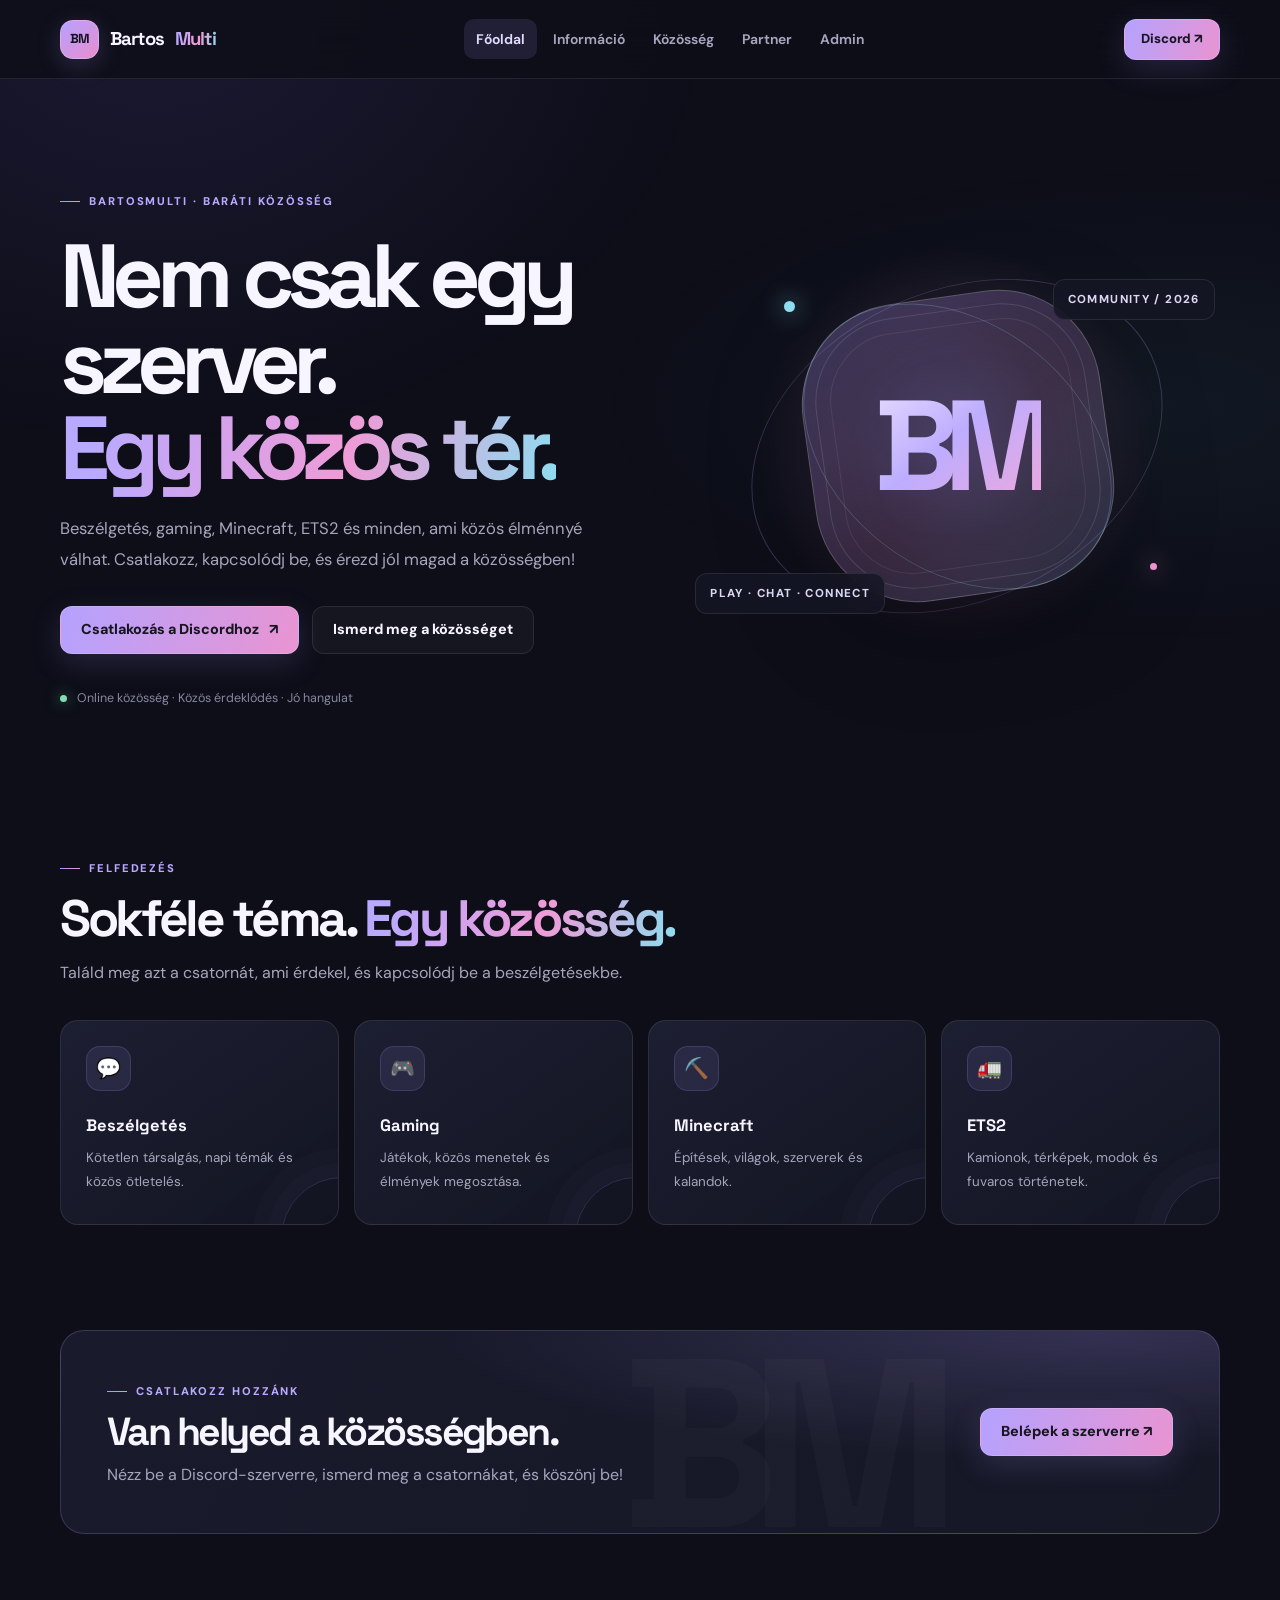
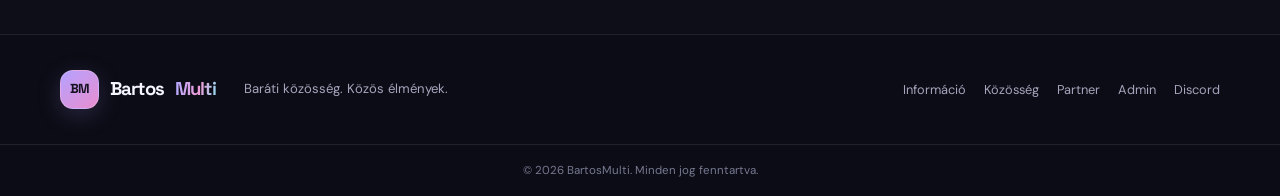
==== commit 46ac14df: "Redesign BartosMulti public website page" ====
--- a/index.html
+++ b/index.html
@@ -3,9 +3,9 @@
 <head>
   <meta charset="UTF-8">
   <meta name="viewport" content="width=device-width, initial-scale=1">
-  <meta name="theme-color" content="#171827">
-  <meta name="description" content="BartosMulti – baráti Discord-közösség beszélgetéshez, játékhoz és közös kikapcsolódáshoz.">
-  <title>BartosMulti – Chill közösség</title>
+  <meta name="theme-color" content="#0d0e18">
+  <meta name="description" content="BartosMulti – baráti közösség beszélgetéshez, játékhoz és közös kikapcsolódáshoz.">
+  <title>BartosMulti – Közösség, játék, kikapcsolódás</title>
   <link rel="icon" href="favicon.svg" type="image/svg+xml">
   <link rel="stylesheet" href="style.css">
 </head>
@@ -25,34 +25,41 @@
   </header>
   <main>
     <section class="hero container">
-      <div>
-        <span class="eyebrow">● BARÁTI DISCORD-KÖZÖSSÉG</span>
-        <h1>Kapcsolódj ki.<br><span class="gradient-text">Légy köztünk.</span></h1>
-        <p class="hero-description">Egy hely, ahol beszélgethetsz, játszhatsz, megoszthatod a pillanataidat, és új arcokat ismerhetsz meg. Nincs túlgondolva – csak egy jó közösség.</p>
+      <div class="hero-copy">
+        <span class="eyebrow">BARTOSMULTI · BARÁTI KÖZÖSSÉG</span>
+        <h1>Nem csak egy szerver.<br><span class="gradient-text">Egy közös tér.</span></h1>
+        <p class="hero-description">Beszélgetés, gaming, Minecraft, ETS2 és minden, ami közös élménnyé válhat. Csatlakozz, kapcsolódj be, és érezd jól magad a közösségben!</p>
         <div class="hero-actions">
-          <a class="button" href="https://discord.gg/Ucswm9WDUp" target="_blank" rel="noopener noreferrer">Csatlakozás a Discordhoz →</a>
-          <a class="button button-ghost" href="community.html">Közösség felfedezése</a>
+          <a class="button" href="https://discord.gg/Ucswm9WDUp" target="_blank" rel="noopener noreferrer">Csatlakozás a Discordhoz <span>↗</span></a>
+          <a class="button button-ghost" href="community.html">Ismerd meg a közösséget</a>
         </div>
+        <div class="hero-note"><span></span> Online közösség · Közös érdeklődés · Jó hangulat</div>
       </div>
-      <div class="hero-panel">
-        <span class="eyebrow">BARTOSMULTI / COMMUNITY</span>
-        <div class="chat-message"><span class="chat-avatar purple">B</span><div><strong>BartosMulti</strong><small>Üdv a közösségben!</small></div></div>
-        <div class="chat-message"><span class="chat-avatar blue">M</span><div><strong>Martin</strong><small>Mi újság? Mivel játszotok?</small></div></div>
-        <div class="chat-message"><span class="chat-avatar green">G</span><div><strong>Gamer</strong><small>Jöhet egy közös menet! 🎮</small></div></div>
-        <div class="panel-footer">✦ Beszélgetés · Gaming · Közös élmények</div>
+      <div class="hero-art" aria-label="BartosMulti BM embléma">
+        <div class="art-glow"></div>
+        <div class="art-ring"></div>
+        <div class="art-ring ring-two"></div>
+        <div class="art-core"><span class="art-monogram">BM</span></div>
+        <span class="art-label top">COMMUNITY / 2026</span>
+        <span class="art-label bottom">PLAY · CHAT · CONNECT</span>
+        <span class="art-dot one"></span><span class="art-dot two"></span>
       </div>
     </section>
     <section class="feature-section container">
-      <div class="section-heading"><span class="eyebrow">MI VÁR RÁD?</span><h2>Egy szerver, sokféle téma.</h2><p>Találd meg a helyed, és kapcsolódj be abba, ami éppen érdekel.</p></div>
+      <div class="section-heading">
+        <span class="eyebrow">FELFEDEZÉS</span>
+        <h2>Sokféle téma. <span class="gradient-text">Egy közösség.</span></h2>
+        <p>Találd meg azt a csatornát, ami érdekel, és kapcsolódj be a beszélgetésekbe.</p>
+      </div>
       <div class="feature-grid">
-        <article class="feature-card"><span class="feature-icon">💬</span><h3>Beszélgetés</h3><p>Laza társalgás, új ismeretségek és napi témák.</p></article>
-        <article class="feature-card"><span class="feature-icon">🎮</span><h3>Gaming</h3><p>Játékok, közös menetek és élménymegosztás.</p></article>
-        <article class="feature-card"><span class="feature-icon">😂</span><h3>Mémek és média</h3><p>Képek, videók, mémek és minden, amit megosztanál.</p></article>
-        <article class="feature-card"><span class="feature-icon">🎫</span><h3>Segítség és ticket</h3><p>Ha kérdésed van, a stábhoz is fordulhatsz.</p></article>
+        <article class="feature-card"><span class="feature-icon">💬</span><h3>Beszélgetés</h3><p>Kötetlen társalgás, napi témák és közös ötletelés.</p></article>
+        <article class="feature-card"><span class="feature-icon">🎮</span><h3>Gaming</h3><p>Játékok, közös menetek és élmények megosztása.</p></article>
+        <article class="feature-card"><span class="feature-icon">⛏️</span><h3>Minecraft</h3><p>Építések, világok, szerverek és kalandok.</p></article>
+        <article class="feature-card"><span class="feature-icon">🚛</span><h3>ETS2</h3><p>Kamionok, térképek, modok és fuvaros történetek.</p></article>
       </div>
     </section>
     <section class="join-section container">
-      <div><span class="eyebrow">CSATLAKOZZ</span><h2>Van helyed nálunk.</h2><p>Nézz be a Discord-szerverre, olvasd el a szabályokat, és köszönj be a közösségnek!</p></div>
+      <div><span class="eyebrow">CSATLAKOZZ HOZZÁNK</span><h2>Van helyed a közösségben.</h2><p>Nézz be a Discord-szerverre, ismerd meg a csatornákat, és köszönj be!</p></div>
       <a class="button" href="https://discord.gg/Ucswm9WDUp" target="_blank" rel="noopener noreferrer">Belépek a szerverre ↗</a>
     </section>
   </main>
--- a/style.css
+++ b/style.css
@@ -1,14 +1,118 @@
 @import url('https://fonts.googleapis.com/css2?family=DM+Sans:wght@400;500;600;700;800&family=Space+Grotesk:wght@400;500;600;700&display=swap');
-:root{--bg:#11121c;--surface:#191b29;--surface2:#202236;--text:#f4f3ff;--muted:#a4a5bd;--purple:#9a82ff;--pink:#e78acb;--line:rgba(255,255,255,.09);--green:#72d6a0}
-*{box-sizing:border-box;margin:0;padding:0}html{scroll-behavior:smooth}body{min-height:100vh;overflow-x:hidden;background:var(--bg);color:var(--text);font-family:'DM Sans',sans-serif;line-height:1.6}a{color:inherit}
-.site-header{position:sticky;top:0;z-index:20;border-bottom:1px solid var(--line);background:rgba(17,18,28,.88);backdrop-filter:blur(18px)}.navbar{width:min(1120px,calc(100% - 40px));min-height:76px;margin:auto;display:flex;align-items:center;justify-content:space-between;gap:24px}
-.logo{display:inline-flex;align-items:center;gap:11px;text-decoration:none;font-family:'Space Grotesk',sans-serif;font-size:1.14rem;font-weight:700;letter-spacing:-.04em;white-space:nowrap}.logo-mark{width:37px;height:37px;display:grid;place-items:center;border-radius:12px;background:linear-gradient(135deg,var(--purple),var(--pink));color:#171522;font-size:.8rem;font-weight:800}.accent,.gradient-text{background:linear-gradient(100deg,#b7a6ff,#ef9bd7);-webkit-background-clip:text;background-clip:text;color:transparent}
-.nav-links{display:flex;align-items:center;gap:8px;list-style:none}.nav-links a{padding:9px 13px;border-radius:9px;color:var(--muted);font-size:.9rem;font-weight:600;text-decoration:none;transition:.2s}.nav-links a:hover,.nav-links a.active{background:rgba(154,130,255,.12);color:#d2c8ff}
-.button{min-height:48px;padding:0 20px;display:inline-flex;align-items:center;justify-content:center;gap:12px;border:1px solid rgba(255,255,255,.13);border-radius:11px;background:linear-gradient(110deg,#a28cff,#d68acb);color:#171522;font-size:.9rem;font-weight:800;text-decoration:none;box-shadow:0 8px 28px rgba(154,130,255,.18);transition:transform .2s,filter .2s}.button:hover{transform:translateY(-2px);filter:brightness(1.08)}.button-small{min-height:40px;padding:0 15px;font-size:.82rem}.button-ghost{background:rgba(255,255,255,.035);color:var(--text);box-shadow:none;border-color:var(--line)}
-.container{width:min(1120px,calc(100% - 40px));margin-inline:auto}.hero{min-height:600px;padding-block:90px 95px;display:grid;grid-template-columns:1.08fr .92fr;align-items:center;gap:70px}.eyebrow{display:inline-flex;align-items:center;gap:9px;color:#b8aaff;font-size:.72rem;font-weight:800;letter-spacing:.15em}.hero h1{margin:22px 0;font-family:'Space Grotesk',sans-serif;font-size:clamp(3.2rem,6.5vw,5.5rem);line-height:.99;letter-spacing:-.075em}.hero-description{max-width:560px;color:var(--muted);font-size:1.05rem;line-height:1.8}.hero-actions{display:flex;flex-wrap:wrap;gap:13px;margin-top:30px}
-.hero-panel{min-height:330px;padding:27px;display:flex;flex-direction:column;justify-content:center;gap:25px;overflow:hidden;border:1px solid rgba(255,255,255,.12);border-radius:23px;background:radial-gradient(circle at 100% 0%,rgba(154,130,255,.18),transparent 45%),linear-gradient(145deg,#27273d,#191a29);box-shadow:0 28px 90px rgba(0,0,0,.28)}.chat-message{display:flex;align-items:center;gap:12px}.chat-avatar{width:38px;height:38px;display:grid;place-items:center;border-radius:13px;color:white;font-weight:800}.chat-avatar.purple{background:#7561bb}.chat-avatar.blue{background:#477caa}.chat-avatar.green{background:#478d75}.chat-message div{display:grid;gap:2px}.chat-message strong{font-size:.84rem}.chat-message small{color:#b0b1c6;font-size:.78rem}.panel-footer{padding-top:16px;border-top:1px solid var(--line);color:#a9a9c0;font-size:.76rem}
-.feature-section{padding:35px 0 100px}.section-heading{max-width:650px;margin-bottom:30px}.section-heading h2,.join-section h2{margin:12px 0;font-family:'Space Grotesk',sans-serif;font-size:clamp(2rem,4vw,3.2rem);line-height:1.08;letter-spacing:-.055em}.section-heading p,.join-section p{color:var(--muted);line-height:1.75}.feature-grid{display:grid;grid-template-columns:repeat(4,1fr);gap:14px}.feature-card{min-height:190px;padding:24px;border:1px solid var(--line);border-radius:16px;background:linear-gradient(145deg,rgba(34,35,54,.9),rgba(25,26,40,.92));transition:transform .2s,border-color .2s}.feature-card:hover{transform:translateY(-4px);border-color:rgba(170,147,255,.45)}.feature-icon{width:43px;height:43px;margin-bottom:20px;display:grid;place-items:center;border-radius:13px;background:rgba(154,130,255,.13);font-size:1.25rem}.feature-card h3{margin-bottom:7px;font-family:'Space Grotesk',sans-serif;font-size:1.03rem}.feature-card p{color:var(--muted);font-size:.84rem;line-height:1.7}
-.join-section{margin-bottom:90px;padding:38px 42px;display:flex;align-items:center;justify-content:space-between;gap:30px;border:1px solid rgba(178,157,255,.2);border-radius:20px;background:radial-gradient(circle at 85% 0%,rgba(164,127,255,.17),transparent 38%),var(--surface)}.join-section h2{margin:9px 0;font-size:2.35rem}.join-section p{max-width:580px}
-.footer{border-top:1px solid var(--line);background:rgba(20,21,33,.7)}.footer-inner{width:min(1120px,calc(100% - 40px));margin:auto;padding:35px 0;display:flex;align-items:center;gap:28px}.footer-inner>p{color:var(--muted);font-size:.82rem}.footer-links{display:flex;gap:18px;margin-left:auto}.footer-links a{color:var(--muted);font-size:.82rem;text-decoration:none}.footer-links a:hover{color:var(--text)}.footer-bottom{padding:16px 20px;border-top:1px solid var(--line);color:#777991;text-align:center;font-size:.73rem}
-.page-hero{width:min(850px,calc(100% - 40px));margin:auto;padding:100px 0 48px;text-align:center}.page-hero h1{margin:15px 0;font-family:'Space Grotesk',sans-serif;font-size:clamp(2.7rem,6vw,4.5rem);line-height:1.03;letter-spacing:-.065em}.page-hero p{max-width:680px;margin:auto;color:var(--muted);line-height:1.8}.cards{width:min(1050px,calc(100% - 40px));margin:0 auto;padding:20px 0 100px;display:grid;grid-template-columns:repeat(3,1fr);gap:15px}.info-card{min-height:180px;padding:25px;border:1px solid var(--line);border-radius:16px;background:var(--surface)}.info-card h2{margin-bottom:12px;font-family:'Space Grotesk',sans-serif;font-size:1.13rem}.info-card p,.info-card li{color:var(--muted);font-size:.9rem;line-height:1.75}.info-card ul{padding-left:18px}.info-card li+li{margin-top:7px}
-@media(max-width:900px){.hero{grid-template-columns:1fr;gap:48px;padding-top:75px}.feature-grid{grid-template-columns:repeat(2,1fr)}.cards{grid-template-columns:repeat(2,1fr)}}@media(max-width:650px){.navbar{width:calc(100% - 28px);min-height:68px}.nav-links{display:none}.container{width:calc(100% - 36px)}.hero{padding:65px 0 70px;min-height:auto}.hero h1{font-size:clamp(3rem,14vw,4.3rem)}.hero-actions{flex-direction:column;align-items:stretch}.hero-actions .button{width:100%}.feature-section{padding-bottom:65px}.feature-grid,.cards{grid-template-columns:1fr}.join-section{width:calc(100% - 36px);margin-bottom:65px;padding:27px 23px;align-items:flex-start;flex-direction:column}.join-section h2{font-size:2rem}.footer-inner{width:calc(100% - 36px);align-items:flex-start;flex-direction:column;gap:15px}.footer-links{margin:0;flex-wrap:wrap;gap:14px}.page-hero{padding:75px 0 30px}.cards{padding-bottom:70px}}@media(prefers-reduced-motion:reduce){*,*::before,*::after{scroll-behavior:auto!important;transition:none!important}}
+
+:root{
+  --bg:#0d0e18;--surface:#151725;--surface-2:#1b1e30;--surface-3:#23263a;
+  --text:#f7f5ff;--muted:#a5a6bd;--purple:#a995ff;--pink:#ee91d1;
+  --cyan:#8edcf0;--line:rgba(255,255,255,.09);--green:#80dfb1;
+  --radius:22px;--content:1160px;
+}
+*{box-sizing:border-box;margin:0;padding:0}
+html{scroll-behavior:smooth;scroll-padding-top:100px}
+body{min-height:100vh;overflow-x:hidden;background:var(--bg);color:var(--text);font-family:'DM Sans',sans-serif;line-height:1.65}
+body:before{content:"";position:fixed;inset:0;z-index:-1;pointer-events:none;background:radial-gradient(ellipse at 12% 0%,rgba(128,105,235,.13),transparent 35%),radial-gradient(ellipse at 90% 45%,rgba(80,167,196,.07),transparent 34%)}
+a{color:inherit}
+::selection{background:rgba(169,149,255,.35);color:#fff}
+.site-header{position:sticky;top:0;z-index:20;border-bottom:1px solid var(--line);background:rgba(13,14,24,.86);backdrop-filter:blur(20px)}
+.navbar{width:min(var(--content),calc(100% - 48px));min-height:78px;margin:auto;display:flex;align-items:center;justify-content:space-between;gap:25px}
+.logo{display:inline-flex;align-items:center;gap:11px;text-decoration:none;font-family:'Space Grotesk',sans-serif;font-size:1.16rem;font-weight:700;letter-spacing:-.045em;white-space:nowrap}
+.logo-mark{width:39px;height:39px;display:grid;place-items:center;border:1px solid rgba(255,255,255,.22);border-radius:13px;background:linear-gradient(140deg,#b4a2ff,#e98dcf);color:#151321;font-size:.82rem;font-weight:800;box-shadow:0 6px 24px rgba(169,149,255,.2)}
+.accent,.gradient-text{background:linear-gradient(100deg,#b9aaff 8%,#ef9bd7 58%,#8edcf0);-webkit-background-clip:text;background-clip:text;color:transparent}
+.nav-links{display:flex;align-items:center;gap:4px;list-style:none}
+.nav-links a{display:block;padding:9px 12px;border-radius:10px;color:var(--muted);font-size:.87rem;font-weight:650;text-decoration:none;transition:background .2s,color .2s}
+.nav-links a:hover,.nav-links a.active{background:rgba(169,149,255,.12);color:#e3dcff}
+.button{min-height:48px;padding:0 20px;display:inline-flex;align-items:center;justify-content:center;gap:10px;border:1px solid rgba(255,255,255,.16);border-radius:12px;background:linear-gradient(110deg,#b4a2ff,#e994d1);color:#171522;font-size:.9rem;font-weight:800;text-decoration:none;box-shadow:0 9px 30px rgba(169,149,255,.17);transition:transform .2s,filter .2s,box-shadow .2s}
+.button:hover{transform:translateY(-2px);filter:brightness(1.08);box-shadow:0 13px 34px rgba(169,149,255,.24)}
+.button-small{min-height:41px;padding:0 16px;font-size:.82rem}
+.button-ghost{background:rgba(255,255,255,.035);color:var(--text);box-shadow:none;border-color:var(--line)}
+.button-ghost:hover{background:rgba(255,255,255,.075)}
+.container{width:min(var(--content),calc(100% - 48px));margin-inline:auto}
+.eyebrow{display:inline-flex;align-items:center;gap:9px;color:#b9aaff;font-size:.7rem;font-weight:800;letter-spacing:.17em;text-transform:uppercase}
+.eyebrow:before{content:"";width:20px;height:1px;background:linear-gradient(90deg,var(--purple),var(--pink))}
+.hero{position:relative;min-height:650px;padding-block:105px 100px;display:grid;grid-template-columns:1.05fr .95fr;align-items:center;gap:55px}
+.hero-copy{position:relative;z-index:1}
+.hero h1{max-width:720px;margin:22px 0;font-family:'Space Grotesk',sans-serif;font-size:clamp(3.6rem,7vw,6.3rem);line-height:.96;letter-spacing:-.085em}
+.hero-description{max-width:570px;color:var(--muted);font-size:1.04rem;line-height:1.85}
+.hero-actions{display:flex;flex-wrap:wrap;gap:13px;margin-top:32px}
+.hero-note{display:flex;align-items:center;gap:10px;margin-top:34px;color:#8588a2;font-size:.78rem}
+.hero-note span{width:7px;height:7px;border-radius:50%;background:var(--green);box-shadow:0 0 14px rgba(128,223,177,.65)}
+.hero-art{position:relative;min-height:440px;display:grid;place-items:center;isolation:isolate}
+.art-glow{position:absolute;width:75%;aspect-ratio:1;border-radius:50%;background:radial-gradient(circle,rgba(169,149,255,.25),rgba(238,145,209,.1) 45%,transparent 72%);filter:blur(10px)}
+.art-ring{position:absolute;width:82%;aspect-ratio:1;border:1px solid rgba(184,169,255,.24);border-radius:50%;transform:rotate(-25deg) scaleY(.72)}
+.art-ring.ring-two{width:65%;border-color:rgba(142,220,240,.25);transform:rotate(38deg) scaleY(.72)}
+.art-core{position:relative;width:min(300px,68%);aspect-ratio:1;display:grid;place-items:center;border:1px solid rgba(255,255,255,.22);border-radius:34%;background:linear-gradient(145deg,rgba(174,157,255,.2),rgba(238,145,209,.1) 55%,rgba(142,220,240,.1));box-shadow:inset 0 0 70px rgba(169,149,255,.13),0 30px 100px rgba(0,0,0,.32);transform:rotate(-8deg)}
+.art-core:before,.art-core:after{content:"";position:absolute;inset:13px;border:1px solid rgba(255,255,255,.12);border-radius:31%}
+.art-core:after{inset:28px;border-color:rgba(255,255,255,.08);border-radius:28%}
+.art-monogram{position:relative;z-index:1;font-family:'Space Grotesk',sans-serif;font-size:clamp(5rem,10vw,8.5rem);font-weight:700;letter-spacing:-.12em;line-height:1;background:linear-gradient(140deg,#e7ddff,#bdadff 45%,#f0a8db);-webkit-background-clip:text;background-clip:text;color:transparent;transform:rotate(8deg)}
+.art-label{position:absolute;z-index:2;padding:10px 14px;border:1px solid var(--line);border-radius:12px;background:rgba(21,23,37,.82);backdrop-filter:blur(12px);color:#dcd8f4;font-size:.72rem;font-weight:750;letter-spacing:.12em}
+.art-label.top{top:12%;right:1%}.art-label.bottom{bottom:12%;left:0}
+.art-dot{position:absolute;width:11px;height:11px;border-radius:50%;background:var(--cyan);box-shadow:0 0 22px rgba(142,220,240,.8)}
+.art-dot.one{top:17%;left:17%}.art-dot.two{right:12%;bottom:22%;width:7px;height:7px;background:var(--pink);box-shadow:0 0 20px rgba(238,145,209,.8)}
+.feature-section{padding:42px 0 105px}
+.section-heading{max-width:680px;margin-bottom:32px}
+.section-heading h2,.join-section h2{margin:13px 0;font-family:'Space Grotesk',sans-serif;font-size:clamp(2.1rem,4vw,3.35rem);line-height:1.08;letter-spacing:-.065em}
+.section-heading p,.join-section p{color:var(--muted);line-height:1.8}
+.feature-grid{display:grid;grid-template-columns:repeat(4,1fr);gap:15px}
+.feature-card{position:relative;min-height:205px;padding:25px;overflow:hidden;border:1px solid var(--line);border-radius:18px;background:linear-gradient(145deg,rgba(31,34,54,.88),rgba(19,21,34,.95));transition:transform .22s,border-color .22s,background .22s}
+.feature-card:after{content:"";position:absolute;width:120px;height:120px;right:-65px;bottom:-75px;border:1px solid rgba(169,149,255,.18);border-radius:50%;box-shadow:0 0 0 14px rgba(169,149,255,.025),0 0 0 29px rgba(169,149,255,.02)}
+.feature-card:hover{transform:translateY(-5px);border-color:rgba(185,170,255,.4);background:linear-gradient(145deg,rgba(39,41,66,.95),rgba(22,24,39,.98))}
+.feature-icon{width:45px;height:45px;margin-bottom:21px;display:grid;place-items:center;border:1px solid rgba(169,149,255,.18);border-radius:14px;background:rgba(169,149,255,.1);font-size:1.25rem}
+.feature-card h3{margin-bottom:7px;font-family:'Space Grotesk',sans-serif;font-size:1.04rem}
+.feature-card p{color:var(--muted);font-size:.84rem;line-height:1.75}
+.join-section{position:relative;margin-bottom:100px;padding:43px 46px;display:flex;align-items:center;justify-content:space-between;gap:30px;overflow:hidden;border:1px solid rgba(185,170,255,.2);border-radius:24px;background:radial-gradient(ellipse at 90% 0%,rgba(169,149,255,.2),transparent 45%),linear-gradient(115deg,#191b2c,#151725)}
+.join-section:after{content:"BM";position:absolute;right:25%;top:-85px;font-family:'Space Grotesk',sans-serif;font-size:15rem;font-weight:700;letter-spacing:-.13em;color:rgba(255,255,255,.025);pointer-events:none}
+.join-section>div,.join-section>a{position:relative;z-index:1}
+.join-section h2{margin:9px 0;font-size:2.45rem}.join-section p{max-width:590px}
+.footer{border-top:1px solid var(--line);background:rgba(12,13,22,.72)}
+.footer-inner{width:min(var(--content),calc(100% - 48px));margin:auto;padding:35px 0;display:flex;align-items:center;gap:28px}
+.footer-inner>p{color:var(--muted);font-size:.82rem}
+.footer-links{display:flex;gap:18px;margin-left:auto;flex-wrap:wrap}
+.footer-links a{color:var(--muted);font-size:.8rem;text-decoration:none;transition:color .2s}
+.footer-links a:hover{color:var(--text)}
+.footer-bottom{padding:16px 20px;border-top:1px solid var(--line);color:#777991;text-align:center;font-size:.72rem}
+.page-hero{position:relative;width:min(900px,calc(100% - 48px));margin:auto;padding:105px 0 54px;text-align:center}
+.page-hero h1{margin:18px 0;font-family:'Space Grotesk',sans-serif;font-size:clamp(3rem,6.5vw,5.2rem);line-height:1;letter-spacing:-.08em}
+.page-hero p{max-width:700px;margin:auto;color:var(--muted);line-height:1.85;font-size:1rem}
+.cards{width:min(1080px,calc(100% - 48px));margin:0 auto;padding:20px 0 110px;display:grid;grid-template-columns:repeat(3,1fr);gap:16px}
+.info-card{position:relative;min-height:185px;padding:27px;border:1px solid var(--line);border-radius:18px;background:linear-gradient(145deg,rgba(29,31,49,.92),rgba(19,21,34,.95));transition:transform .2s,border-color .2s}
+.info-card:hover{transform:translateY(-3px);border-color:rgba(185,170,255,.32)}
+.info-card h2{margin-bottom:12px;font-family:'Space Grotesk',sans-serif;font-size:1.15rem;letter-spacing:-.025em}
+.info-card p,.info-card li{color:var(--muted);font-size:.89rem;line-height:1.8}
+.info-card ul{padding-left:19px}.info-card li+li{margin-top:7px}
+.info-card .button{margin-top:20px}
+@media(max-width:980px){
+  .navbar{gap:12px}.nav-links a{padding:8px 9px;font-size:.82rem}
+  .hero{min-height:580px;gap:25px}.hero-art{min-height:380px}
+  .feature-grid{grid-template-columns:repeat(2,1fr)}
+}
+@media(max-width:760px){
+  .navbar{width:calc(100% - 32px);min-height:70px;flex-wrap:wrap;padding:13px 0;gap:10px}
+  .navbar>.button{margin-left:auto}
+  .nav-links{order:3;width:100%;overflow-x:auto;justify-content:flex-start;padding:2px 0 4px;scrollbar-width:none}
+  .nav-links::-webkit-scrollbar{display:none}
+  .nav-links a{white-space:nowrap}
+  .container{width:calc(100% - 36px)}
+  .hero{min-height:auto;padding:76px 0 70px;grid-template-columns:1fr;gap:15px}
+  .hero h1{font-size:clamp(3.5rem,13vw,5.3rem)}
+  .hero-art{min-height:330px;margin-top:8px}
+  .art-core{width:235px}
+  .art-label.top{right:5%}.art-label.bottom{left:4%}
+  .feature-section{padding:25px 0 75px}
+  .join-section{width:calc(100% - 36px);margin-bottom:75px;padding:30px 25px;align-items:flex-start;flex-direction:column}
+  .join-section h2{font-size:2.1rem}
+  .footer-inner{width:calc(100% - 36px);align-items:flex-start;flex-direction:column;gap:15px}
+  .footer-links{margin:0;gap:13px}
+  .page-hero{padding:76px 0 36px}
+  .cards{width:calc(100% - 36px);grid-template-columns:repeat(2,1fr);padding-bottom:80px}
+}
+@media(max-width:520px){
+  .feature-grid,.cards{grid-template-columns:1fr}
+  .hero h1{font-size:clamp(3.2rem,15vw,4.4rem)}
+  .hero-actions{flex-direction:column;align-items:stretch}
+  .hero-actions .button{width:100%}
+  .hero-art{min-height:285px}
+  .art-core{width:205px}
+  .art-label{font-size:.62rem;padding:8px 10px}
+  .page-hero h1{font-size:clamp(2.8rem,13vw,4rem)}
+  .join-section h2{font-size:1.9rem}
+}
+@media(prefers-reduced-motion:reduce){*,*::before,*::after{scroll-behavior:auto!important;transition:none!important}}
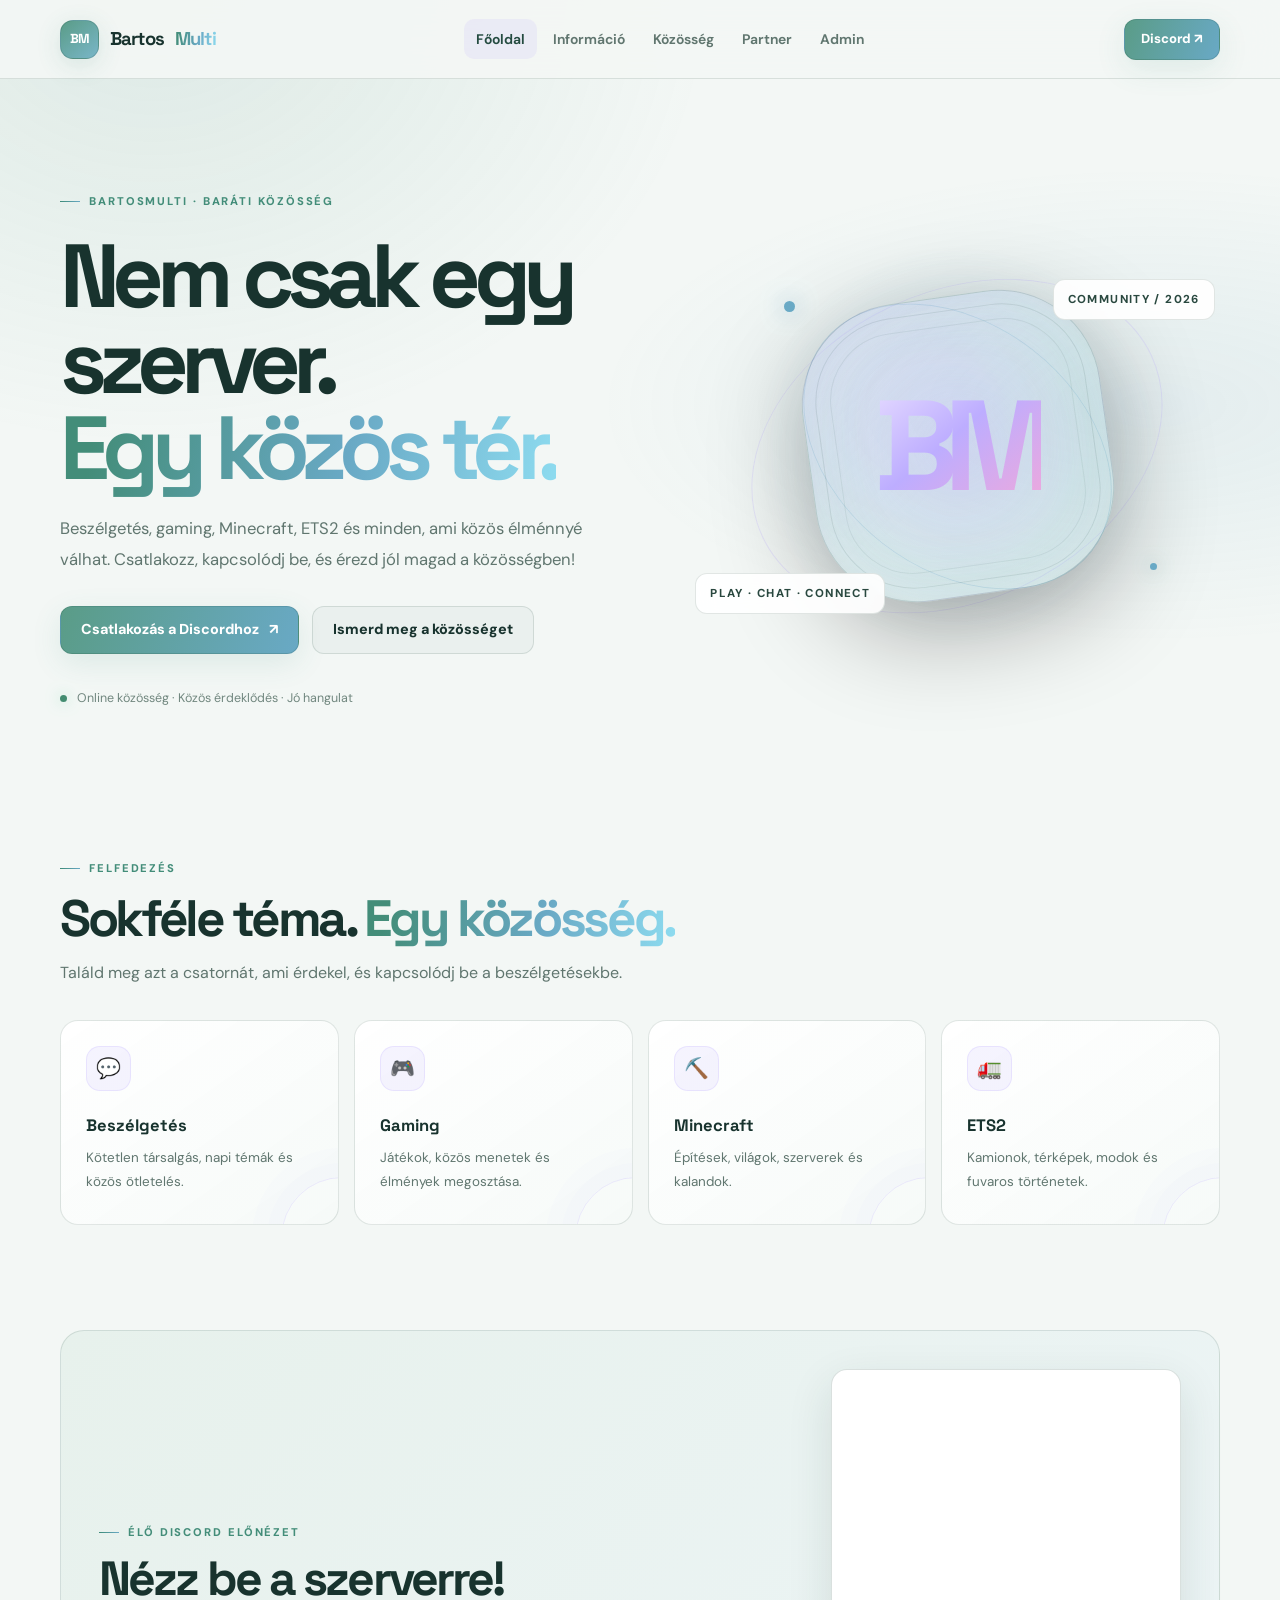
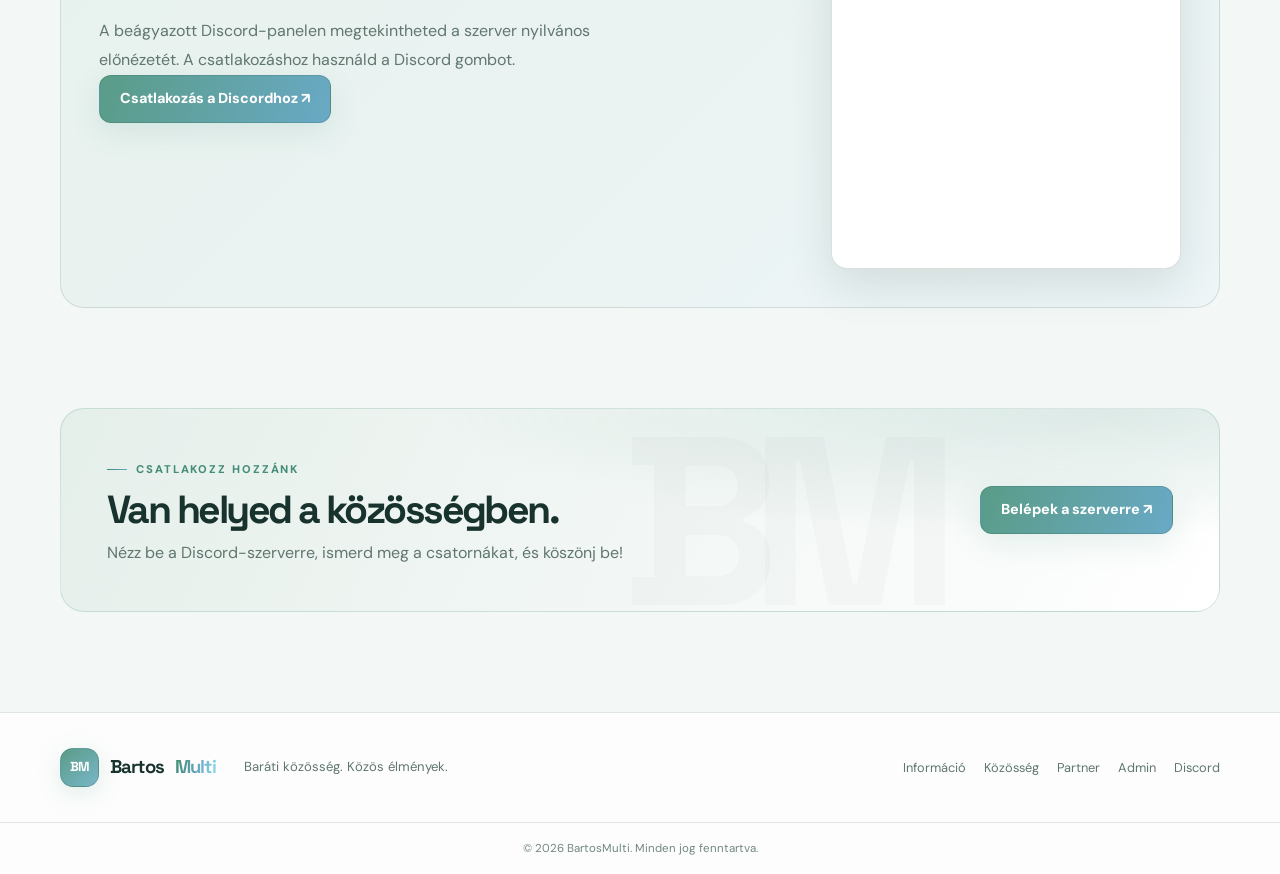
==== commit 7a07f681: "Add Discord server widget to homepage" ====
--- a/index.html
+++ b/index.html
@@ -3,7 +3,7 @@
 <head>
   <meta charset="UTF-8">
   <meta name="viewport" content="width=device-width, initial-scale=1">
-  <meta name="theme-color" content="#0d0e18">
+  <meta name="theme-color" content="#f3f7f5">
   <meta name="description" content="BartosMulti – baráti közösség beszélgetéshez, játékhoz és közös kikapcsolódáshoz.">
   <title>BartosMulti – Közösség, játék, kikapcsolódás</title>
   <link rel="icon" href="favicon.svg" type="image/svg+xml">
@@ -58,6 +58,15 @@
         <article class="feature-card"><span class="feature-icon">🚛</span><h3>ETS2</h3><p>Kamionok, térképek, modok és fuvaros történetek.</p></article>
       </div>
     </section>
+    <section class="discord-section" aria-labelledby="discord-widget-title">
+      <div>
+        <span class="eyebrow">ÉLŐ DISCORD ELŐNÉZET</span>
+        <h2 id="discord-widget-title">Nézz be a szerverre!</h2>
+        <p>A beágyazott Discord-panelen megtekintheted a szerver nyilvános előnézetét. A csatlakozáshoz használd a Discord gombot.</p>
+        <a class="button" href="https://discord.gg/Ucswm9WDUp" target="_blank" rel="noopener noreferrer">Csatlakozás a Discordhoz ↗</a>
+      </div>
+      <iframe class="discord-widget-frame" src="https://discord.com/widget?id=1563563442265399347&amp;theme=dark" width="350" height="500" allowtransparency="true" frameborder="0" sandbox="allow-popups allow-popups-to-escape-sandbox allow-same-origin allow-scripts" title="BartosMulti Discord szerver előnézete"></iframe>
+    </section>
     <section class="join-section container">
       <div><span class="eyebrow">CSATLAKOZZ HOZZÁNK</span><h2>Van helyed a közösségben.</h2><p>Nézz be a Discord-szerverre, ismerd meg a csatornákat, és köszönj be!</p></div>
       <a class="button" href="https://discord.gg/Ucswm9WDUp" target="_blank" rel="noopener noreferrer">Belépek a szerverre ↗</a>
--- a/style.css
+++ b/style.css
@@ -1,84 +1,89 @@
 @import url('https://fonts.googleapis.com/css2?family=DM+Sans:wght@400;500;600;700;800&family=Space+Grotesk:wght@400;500;600;700&display=swap');
 
 :root{
-  --bg:#0d0e18;--surface:#151725;--surface-2:#1b1e30;--surface-3:#23263a;
-  --text:#f7f5ff;--muted:#a5a6bd;--purple:#a995ff;--pink:#ee91d1;
-  --cyan:#8edcf0;--line:rgba(255,255,255,.09);--green:#80dfb1;
+  --bg:#f3f7f5;--surface:#ffffff;--surface-2:#eaf2ef;--surface-3:#dce9e4;
+  --text:#18332e;--muted:#60766f;--purple:#3d8b78;--pink:#69a9c5;
+  --cyan:#69a9c5;--line:rgba(24,61,52,.13);--green:#438c70;
   --radius:22px;--content:1160px;
 }
 *{box-sizing:border-box;margin:0;padding:0}
 html{scroll-behavior:smooth;scroll-padding-top:100px}
 body{min-height:100vh;overflow-x:hidden;background:var(--bg);color:var(--text);font-family:'DM Sans',sans-serif;line-height:1.65}
-body:before{content:"";position:fixed;inset:0;z-index:-1;pointer-events:none;background:radial-gradient(ellipse at 12% 0%,rgba(128,105,235,.13),transparent 35%),radial-gradient(ellipse at 90% 45%,rgba(80,167,196,.07),transparent 34%)}
+body:before{content:"";position:fixed;inset:0;z-index:-1;pointer-events:none;background:radial-gradient(ellipse at 12% 0%,rgba(73,151,126,.13),transparent 35%),radial-gradient(ellipse at 90% 45%,rgba(88,157,190,.10),transparent 34%)}
 a{color:inherit}
-::selection{background:rgba(169,149,255,.35);color:#fff}
-.site-header{position:sticky;top:0;z-index:20;border-bottom:1px solid var(--line);background:rgba(13,14,24,.86);backdrop-filter:blur(20px)}
+::selection{background:rgba(61,139,120,.25);color:#fff}
+.site-header{position:sticky;top:0;z-index:20;border-bottom:1px solid var(--line);background:rgba(243,247,245,.92);backdrop-filter:blur(20px)}
 .navbar{width:min(var(--content),calc(100% - 48px));min-height:78px;margin:auto;display:flex;align-items:center;justify-content:space-between;gap:25px}
 .logo{display:inline-flex;align-items:center;gap:11px;text-decoration:none;font-family:'Space Grotesk',sans-serif;font-size:1.16rem;font-weight:700;letter-spacing:-.045em;white-space:nowrap}
-.logo-mark{width:39px;height:39px;display:grid;place-items:center;border:1px solid rgba(255,255,255,.22);border-radius:13px;background:linear-gradient(140deg,#b4a2ff,#e98dcf);color:#151321;font-size:.82rem;font-weight:800;box-shadow:0 6px 24px rgba(169,149,255,.2)}
-.accent,.gradient-text{background:linear-gradient(100deg,#b9aaff 8%,#ef9bd7 58%,#8edcf0);-webkit-background-clip:text;background-clip:text;color:transparent}
+.logo-mark{width:39px;height:39px;display:grid;place-items:center;border:1px solid rgba(24,61,52,.18);border-radius:13px;background:linear-gradient(140deg,#5a9c87,#79b6c8);color:#ffffff;font-size:.82rem;font-weight:800;box-shadow:0 6px 24px rgba(61,139,120,.16)}
+.accent,.gradient-text{background:linear-gradient(100deg,#438d79 8%,#69a9c5 58%,#8edcf0);-webkit-background-clip:text;background-clip:text;color:transparent}
 .nav-links{display:flex;align-items:center;gap:4px;list-style:none}
 .nav-links a{display:block;padding:9px 12px;border-radius:10px;color:var(--muted);font-size:.87rem;font-weight:650;text-decoration:none;transition:background .2s,color .2s}
-.nav-links a:hover,.nav-links a.active{background:rgba(169,149,255,.12);color:#e3dcff}
-.button{min-height:48px;padding:0 20px;display:inline-flex;align-items:center;justify-content:center;gap:10px;border:1px solid rgba(255,255,255,.16);border-radius:12px;background:linear-gradient(110deg,#b4a2ff,#e994d1);color:#171522;font-size:.9rem;font-weight:800;text-decoration:none;box-shadow:0 9px 30px rgba(169,149,255,.17);transition:transform .2s,filter .2s,box-shadow .2s}
-.button:hover{transform:translateY(-2px);filter:brightness(1.08);box-shadow:0 13px 34px rgba(169,149,255,.24)}
+.nav-links a:hover,.nav-links a.active{background:rgba(169,149,255,.12);color:#244b40}
+.button{min-height:48px;padding:0 20px;display:inline-flex;align-items:center;justify-content:center;gap:10px;border:1px solid rgba(24,61,52,.16);border-radius:12px;background:linear-gradient(110deg,#5a9c87,#69a9c5);color:#ffffff;font-size:.9rem;font-weight:800;text-decoration:none;box-shadow:0 9px 30px rgba(61,139,120,.12);transition:transform .2s,filter .2s,box-shadow .2s}
+.button:hover{transform:translateY(-2px);filter:brightness(1.08);box-shadow:0 13px 34px rgba(61,139,120,.20)}
 .button-small{min-height:41px;padding:0 16px;font-size:.82rem}
-.button-ghost{background:rgba(255,255,255,.035);color:var(--text);box-shadow:none;border-color:var(--line)}
-.button-ghost:hover{background:rgba(255,255,255,.075)}
+.button-ghost{background:rgba(24,61,52,.035);color:var(--text);box-shadow:none;border-color:var(--line)}
+.button-ghost:hover{background:rgba(24,61,52,.07)}
 .container{width:min(var(--content),calc(100% - 48px));margin-inline:auto}
-.eyebrow{display:inline-flex;align-items:center;gap:9px;color:#b9aaff;font-size:.7rem;font-weight:800;letter-spacing:.17em;text-transform:uppercase}
+.eyebrow{display:inline-flex;align-items:center;gap:9px;color:#438d79;font-size:.7rem;font-weight:800;letter-spacing:.17em;text-transform:uppercase}
 .eyebrow:before{content:"";width:20px;height:1px;background:linear-gradient(90deg,var(--purple),var(--pink))}
 .hero{position:relative;min-height:650px;padding-block:105px 100px;display:grid;grid-template-columns:1.05fr .95fr;align-items:center;gap:55px}
 .hero-copy{position:relative;z-index:1}
 .hero h1{max-width:720px;margin:22px 0;font-family:'Space Grotesk',sans-serif;font-size:clamp(3.6rem,7vw,6.3rem);line-height:.96;letter-spacing:-.085em}
 .hero-description{max-width:570px;color:var(--muted);font-size:1.04rem;line-height:1.85}
 .hero-actions{display:flex;flex-wrap:wrap;gap:13px;margin-top:32px}
-.hero-note{display:flex;align-items:center;gap:10px;margin-top:34px;color:#8588a2;font-size:.78rem}
+.hero-note{display:flex;align-items:center;gap:10px;margin-top:34px;color:#71877f;font-size:.78rem}
 .hero-note span{width:7px;height:7px;border-radius:50%;background:var(--green);box-shadow:0 0 14px rgba(128,223,177,.65)}
 .hero-art{position:relative;min-height:440px;display:grid;place-items:center;isolation:isolate}
-.art-glow{position:absolute;width:75%;aspect-ratio:1;border-radius:50%;background:radial-gradient(circle,rgba(169,149,255,.25),rgba(238,145,209,.1) 45%,transparent 72%);filter:blur(10px)}
+.art-glow{position:absolute;width:75%;aspect-ratio:1;border-radius:50%;background:radial-gradient(circle,rgba(169,149,255,.25),rgba(105,169,197,.10) 45%,transparent 72%);filter:blur(10px)}
 .art-ring{position:absolute;width:82%;aspect-ratio:1;border:1px solid rgba(184,169,255,.24);border-radius:50%;transform:rotate(-25deg) scaleY(.72)}
-.art-ring.ring-two{width:65%;border-color:rgba(142,220,240,.25);transform:rotate(38deg) scaleY(.72)}
-.art-core{position:relative;width:min(300px,68%);aspect-ratio:1;display:grid;place-items:center;border:1px solid rgba(255,255,255,.22);border-radius:34%;background:linear-gradient(145deg,rgba(174,157,255,.2),rgba(238,145,209,.1) 55%,rgba(142,220,240,.1));box-shadow:inset 0 0 70px rgba(169,149,255,.13),0 30px 100px rgba(0,0,0,.32);transform:rotate(-8deg)}
-.art-core:before,.art-core:after{content:"";position:absolute;inset:13px;border:1px solid rgba(255,255,255,.12);border-radius:31%}
-.art-core:after{inset:28px;border-color:rgba(255,255,255,.08);border-radius:28%}
+.art-ring.ring-two{width:65%;border-color:rgba(105,169,197,.25);transform:rotate(38deg) scaleY(.72)}
+.art-core{position:relative;width:min(300px,68%);aspect-ratio:1;display:grid;place-items:center;border:1px solid rgba(24,61,52,.18);border-radius:34%;background:linear-gradient(145deg,rgba(174,157,255,.2),rgba(105,169,197,.10) 55%,rgba(105,169,197,.10));box-shadow:inset 0 0 70px rgba(61,139,120,.10),0 30px 100px rgba(0,0,0,.32);transform:rotate(-8deg)}
+.art-core:before,.art-core:after{content:"";position:absolute;inset:13px;border:1px solid rgba(24,61,52,.10);border-radius:31%}
+.art-core:after{inset:28px;border-color:rgba(24,61,52,.07);border-radius:28%}
 .art-monogram{position:relative;z-index:1;font-family:'Space Grotesk',sans-serif;font-size:clamp(5rem,10vw,8.5rem);font-weight:700;letter-spacing:-.12em;line-height:1;background:linear-gradient(140deg,#e7ddff,#bdadff 45%,#f0a8db);-webkit-background-clip:text;background-clip:text;color:transparent;transform:rotate(8deg)}
-.art-label{position:absolute;z-index:2;padding:10px 14px;border:1px solid var(--line);border-radius:12px;background:rgba(21,23,37,.82);backdrop-filter:blur(12px);color:#dcd8f4;font-size:.72rem;font-weight:750;letter-spacing:.12em}
+.art-label{position:absolute;z-index:2;padding:10px 14px;border:1px solid var(--line);border-radius:12px;background:rgba(255,255,255,.92);backdrop-filter:blur(12px);color:#29483f;font-size:.72rem;font-weight:750;letter-spacing:.12em}
 .art-label.top{top:12%;right:1%}.art-label.bottom{bottom:12%;left:0}
-.art-dot{position:absolute;width:11px;height:11px;border-radius:50%;background:var(--cyan);box-shadow:0 0 22px rgba(142,220,240,.8)}
-.art-dot.one{top:17%;left:17%}.art-dot.two{right:12%;bottom:22%;width:7px;height:7px;background:var(--pink);box-shadow:0 0 20px rgba(238,145,209,.8)}
+.art-dot{position:absolute;width:11px;height:11px;border-radius:50%;background:var(--cyan);box-shadow:0 0 22px rgba(105,169,197,.8)}
+.art-dot.one{top:17%;left:17%}.art-dot.two{right:12%;bottom:22%;width:7px;height:7px;background:var(--pink);box-shadow:0 0 20px rgba(61,139,120,.7)}
 .feature-section{padding:42px 0 105px}
 .section-heading{max-width:680px;margin-bottom:32px}
 .section-heading h2,.join-section h2{margin:13px 0;font-family:'Space Grotesk',sans-serif;font-size:clamp(2.1rem,4vw,3.35rem);line-height:1.08;letter-spacing:-.065em}
 .section-heading p,.join-section p{color:var(--muted);line-height:1.8}
 .feature-grid{display:grid;grid-template-columns:repeat(4,1fr);gap:15px}
-.feature-card{position:relative;min-height:205px;padding:25px;overflow:hidden;border:1px solid var(--line);border-radius:18px;background:linear-gradient(145deg,rgba(31,34,54,.88),rgba(19,21,34,.95));transition:transform .22s,border-color .22s,background .22s}
+.feature-card{position:relative;min-height:205px;padding:25px;overflow:hidden;border:1px solid var(--line);border-radius:18px;background:linear-gradient(145deg,rgba(255,255,255,.95),rgba(246,250,248,.98));transition:transform .22s,border-color .22s,background .22s}
 .feature-card:after{content:"";position:absolute;width:120px;height:120px;right:-65px;bottom:-75px;border:1px solid rgba(169,149,255,.18);border-radius:50%;box-shadow:0 0 0 14px rgba(169,149,255,.025),0 0 0 29px rgba(169,149,255,.02)}
-.feature-card:hover{transform:translateY(-5px);border-color:rgba(185,170,255,.4);background:linear-gradient(145deg,rgba(39,41,66,.95),rgba(22,24,39,.98))}
+.feature-card:hover{transform:translateY(-5px);border-color:rgba(61,139,120,.4);background:linear-gradient(145deg,rgba(235,245,240,.98),rgba(255,255,255,.99))}
 .feature-icon{width:45px;height:45px;margin-bottom:21px;display:grid;place-items:center;border:1px solid rgba(169,149,255,.18);border-radius:14px;background:rgba(169,149,255,.1);font-size:1.25rem}
 .feature-card h3{margin-bottom:7px;font-family:'Space Grotesk',sans-serif;font-size:1.04rem}
 .feature-card p{color:var(--muted);font-size:.84rem;line-height:1.75}
-.join-section{position:relative;margin-bottom:100px;padding:43px 46px;display:flex;align-items:center;justify-content:space-between;gap:30px;overflow:hidden;border:1px solid rgba(185,170,255,.2);border-radius:24px;background:radial-gradient(ellipse at 90% 0%,rgba(169,149,255,.2),transparent 45%),linear-gradient(115deg,#191b2c,#151725)}
-.join-section:after{content:"BM";position:absolute;right:25%;top:-85px;font-family:'Space Grotesk',sans-serif;font-size:15rem;font-weight:700;letter-spacing:-.13em;color:rgba(255,255,255,.025);pointer-events:none}
+.join-section{position:relative;margin-bottom:100px;padding:43px 46px;display:flex;align-items:center;justify-content:space-between;gap:30px;overflow:hidden;border:1px solid rgba(61,139,120,.20);border-radius:24px;background:radial-gradient(ellipse at 90% 0%,rgba(61,139,120,.16),transparent 45%),linear-gradient(115deg,#e5efea,#ffffff)}
+.join-section:after{content:"BM";position:absolute;right:25%;top:-85px;font-family:'Space Grotesk',sans-serif;font-size:15rem;font-weight:700;letter-spacing:-.13em;color:rgba(24,61,52,.025);pointer-events:none}
 .join-section>div,.join-section>a{position:relative;z-index:1}
 .join-section h2{margin:9px 0;font-size:2.45rem}.join-section p{max-width:590px}
-.footer{border-top:1px solid var(--line);background:rgba(12,13,22,.72)}
+.footer{border-top:1px solid var(--line);background:rgba(255,255,255,.78)}
 .footer-inner{width:min(var(--content),calc(100% - 48px));margin:auto;padding:35px 0;display:flex;align-items:center;gap:28px}
 .footer-inner>p{color:var(--muted);font-size:.82rem}
 .footer-links{display:flex;gap:18px;margin-left:auto;flex-wrap:wrap}
 .footer-links a{color:var(--muted);font-size:.8rem;text-decoration:none;transition:color .2s}
 .footer-links a:hover{color:var(--text)}
-.footer-bottom{padding:16px 20px;border-top:1px solid var(--line);color:#777991;text-align:center;font-size:.72rem}
+.footer-bottom{padding:16px 20px;border-top:1px solid var(--line);color:#71877f;text-align:center;font-size:.72rem}
 .page-hero{position:relative;width:min(900px,calc(100% - 48px));margin:auto;padding:105px 0 54px;text-align:center}
 .page-hero h1{margin:18px 0;font-family:'Space Grotesk',sans-serif;font-size:clamp(3rem,6.5vw,5.2rem);line-height:1;letter-spacing:-.08em}
 .page-hero p{max-width:700px;margin:auto;color:var(--muted);line-height:1.85;font-size:1rem}
 .cards{width:min(1080px,calc(100% - 48px));margin:0 auto;padding:20px 0 110px;display:grid;grid-template-columns:repeat(3,1fr);gap:16px}
-.info-card{position:relative;min-height:185px;padding:27px;border:1px solid var(--line);border-radius:18px;background:linear-gradient(145deg,rgba(29,31,49,.92),rgba(19,21,34,.95));transition:transform .2s,border-color .2s}
-.info-card:hover{transform:translateY(-3px);border-color:rgba(185,170,255,.32)}
+.info-card{position:relative;min-height:185px;padding:27px;border:1px solid var(--line);border-radius:18px;background:linear-gradient(145deg,rgba(255,255,255,.96),rgba(246,250,248,.98));transition:transform .2s,border-color .2s}
+.info-card:hover{transform:translateY(-3px);border-color:rgba(61,139,120,.32)}
 .info-card h2{margin-bottom:12px;font-family:'Space Grotesk',sans-serif;font-size:1.15rem;letter-spacing:-.025em}
 .info-card p,.info-card li{color:var(--muted);font-size:.89rem;line-height:1.8}
 .info-card ul{padding-left:19px}.info-card li+li{margin-top:7px}
 .info-card .button{margin-top:20px}
+.discord-section{width:min(var(--content),calc(100% - 48px));margin:0 auto 100px;padding:38px;display:grid;grid-template-columns:1fr auto;align-items:center;gap:28px;border:1px solid var(--line);border-radius:24px;background:linear-gradient(135deg,#e7f1ec,#edf5f7)}
+.discord-section h2{margin:12px 0;font-family:'Space Grotesk',sans-serif;font-size:clamp(2rem,4vw,3rem);line-height:1.08;letter-spacing:-.06em}
+.discord-section p{max-width:560px;color:var(--muted);line-height:1.8}
+.discord-widget-frame{display:block;width:350px;height:500px;max-width:100%;border:1px solid rgba(24,61,52,.16);border-radius:16px;background:#fff;box-shadow:0 16px 45px rgba(24,61,52,.12)}
+@media(max-width:760px){.discord-section{width:calc(100% - 36px);grid-template-columns:1fr;padding:25px;margin-bottom:75px}.discord-widget-frame{width:100%;max-width:350px;margin-inline:auto}}
 @media(max-width:980px){
   .navbar{gap:12px}.nav-links a{padding:8px 9px;font-size:.82rem}
   .hero{min-height:580px;gap:25px}.hero-art{min-height:380px}
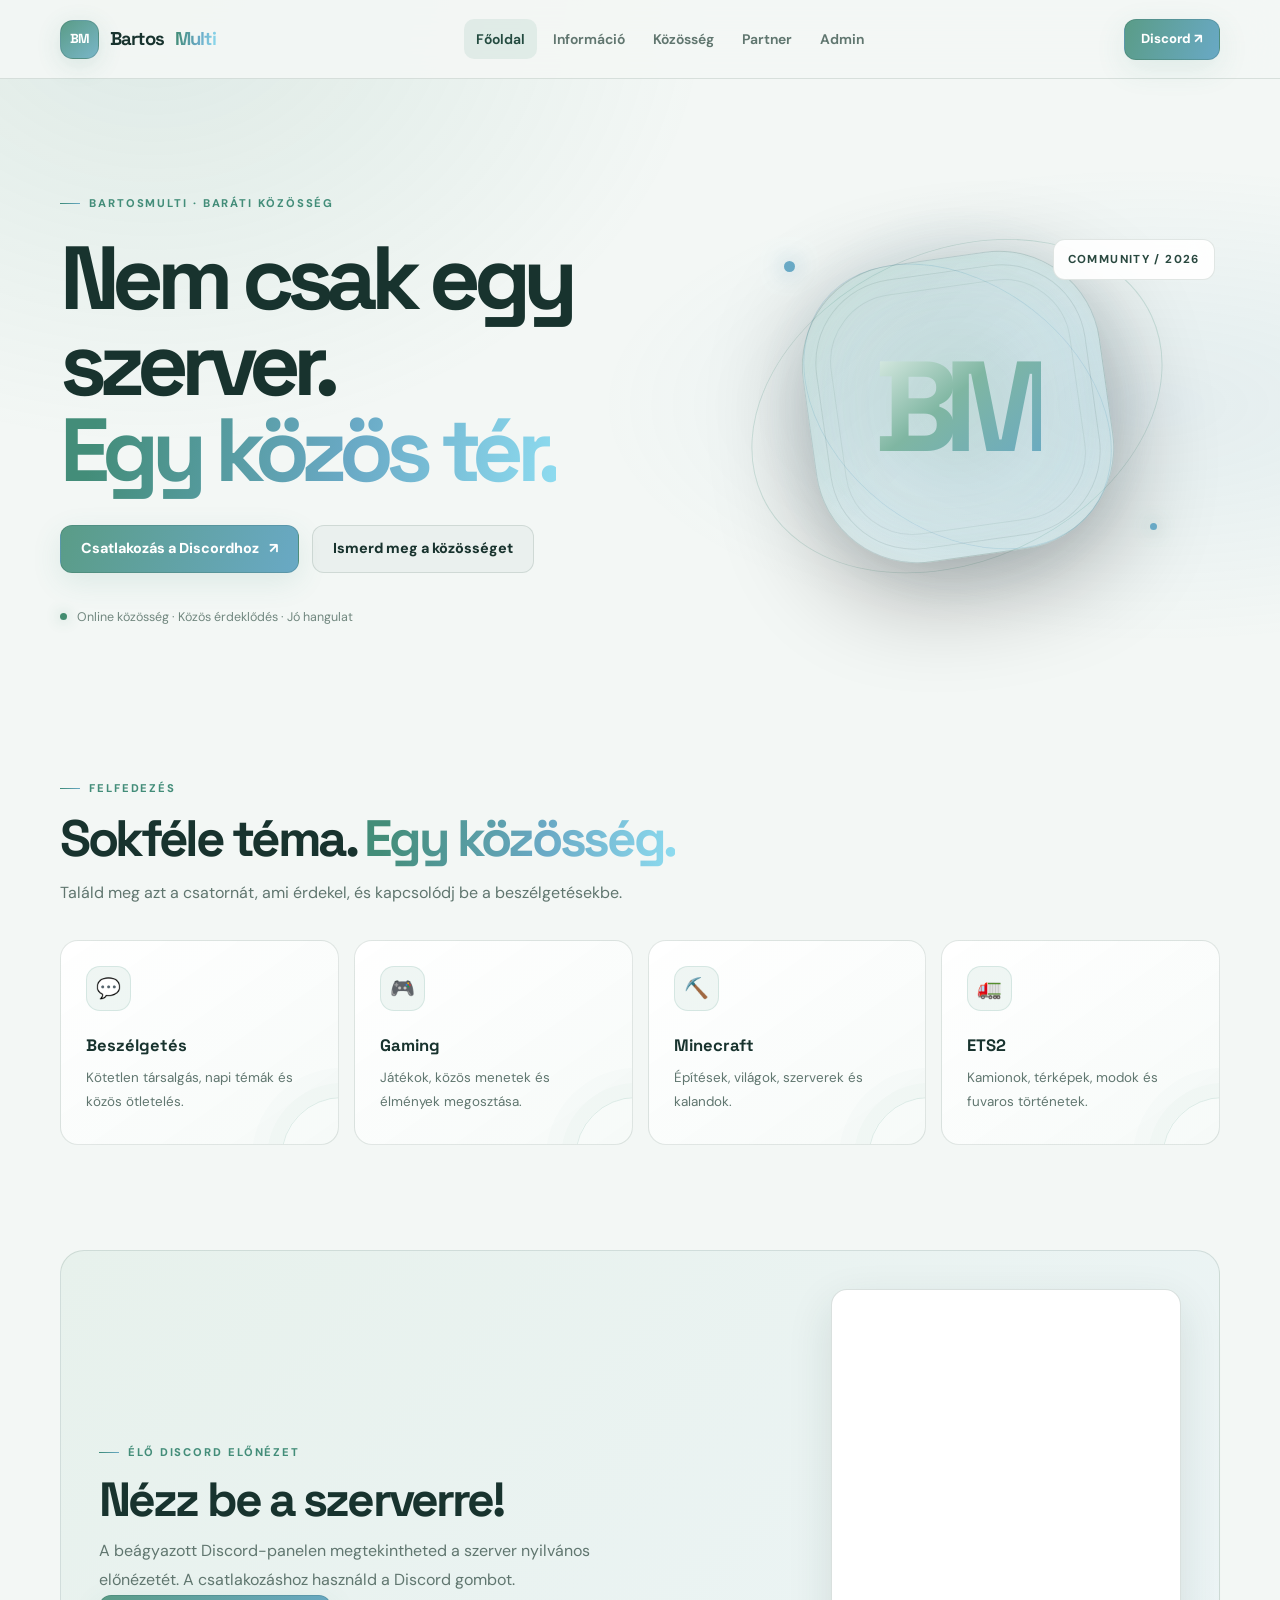
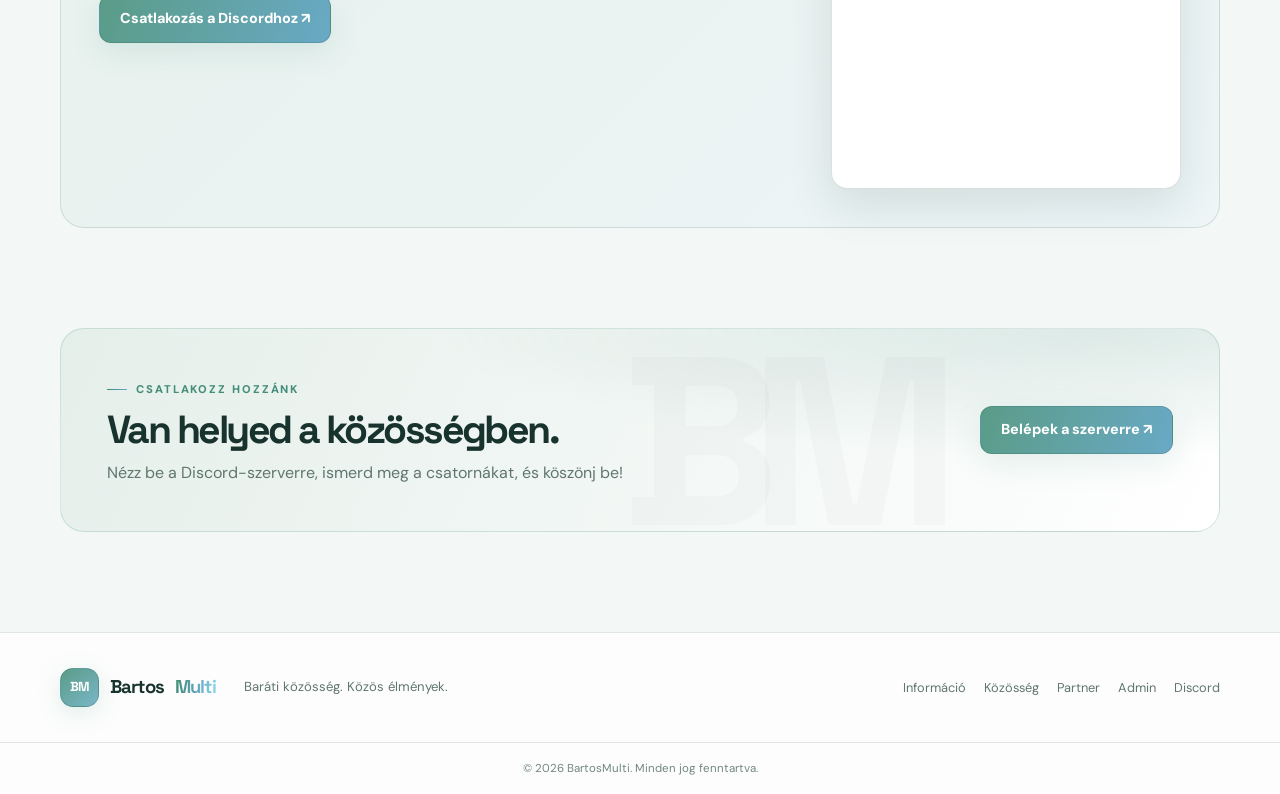
==== commit 60d0d473: "Remove hero description and PLAY CHAT CONNECT label" ====
--- a/index.html
+++ b/index.html
@@ -28,7 +28,7 @@
       <div class="hero-copy">
         <span class="eyebrow">BARTOSMULTI · BARÁTI KÖZÖSSÉG</span>
         <h1>Nem csak egy szerver.<br><span class="gradient-text">Egy közös tér.</span></h1>
-        <p class="hero-description">Beszélgetés, gaming, Minecraft, ETS2 és minden, ami közös élménnyé válhat. Csatlakozz, kapcsolódj be, és érezd jól magad a közösségben!</p>
+        <p class="hero-description"></p>
         <div class="hero-actions">
           <a class="button" href="https://discord.gg/Ucswm9WDUp" target="_blank" rel="noopener noreferrer">Csatlakozás a Discordhoz <span>↗</span></a>
           <a class="button button-ghost" href="community.html">Ismerd meg a közösséget</a>
@@ -41,7 +41,7 @@
         <div class="art-ring ring-two"></div>
         <div class="art-core"><span class="art-monogram">BM</span></div>
         <span class="art-label top">COMMUNITY / 2026</span>
-        <span class="art-label bottom">PLAY · CHAT · CONNECT</span>
+        
         <span class="art-dot one"></span><span class="art-dot two"></span>
       </div>
     </section>
--- a/style.css
+++ b/style.css
@@ -19,7 +19,7 @@
 .accent,.gradient-text{background:linear-gradient(100deg,#438d79 8%,#69a9c5 58%,#8edcf0);-webkit-background-clip:text;background-clip:text;color:transparent}
 .nav-links{display:flex;align-items:center;gap:4px;list-style:none}
 .nav-links a{display:block;padding:9px 12px;border-radius:10px;color:var(--muted);font-size:.87rem;font-weight:650;text-decoration:none;transition:background .2s,color .2s}
-.nav-links a:hover,.nav-links a.active{background:rgba(169,149,255,.12);color:#244b40}
+.nav-links a:hover,.nav-links a.active{background:rgba(61,139,120,.10);color:#244b40}
 .button{min-height:48px;padding:0 20px;display:inline-flex;align-items:center;justify-content:center;gap:10px;border:1px solid rgba(24,61,52,.16);border-radius:12px;background:linear-gradient(110deg,#5a9c87,#69a9c5);color:#ffffff;font-size:.9rem;font-weight:800;text-decoration:none;box-shadow:0 9px 30px rgba(61,139,120,.12);transition:transform .2s,filter .2s,box-shadow .2s}
 .button:hover{transform:translateY(-2px);filter:brightness(1.08);box-shadow:0 13px 34px rgba(61,139,120,.20)}
 .button-small{min-height:41px;padding:0 16px;font-size:.82rem}
@@ -34,15 +34,15 @@
 .hero-description{max-width:570px;color:var(--muted);font-size:1.04rem;line-height:1.85}
 .hero-actions{display:flex;flex-wrap:wrap;gap:13px;margin-top:32px}
 .hero-note{display:flex;align-items:center;gap:10px;margin-top:34px;color:#71877f;font-size:.78rem}
-.hero-note span{width:7px;height:7px;border-radius:50%;background:var(--green);box-shadow:0 0 14px rgba(128,223,177,.65)}
+.hero-note span{width:7px;height:7px;border-radius:50%;background:var(--green);box-shadow:0 0 14px rgba(67,140,112,.45)}
 .hero-art{position:relative;min-height:440px;display:grid;place-items:center;isolation:isolate}
-.art-glow{position:absolute;width:75%;aspect-ratio:1;border-radius:50%;background:radial-gradient(circle,rgba(169,149,255,.25),rgba(105,169,197,.10) 45%,transparent 72%);filter:blur(10px)}
-.art-ring{position:absolute;width:82%;aspect-ratio:1;border:1px solid rgba(184,169,255,.24);border-radius:50%;transform:rotate(-25deg) scaleY(.72)}
+.art-glow{position:absolute;width:75%;aspect-ratio:1;border-radius:50%;background:radial-gradient(circle,rgba(61,139,120,.18),rgba(105,169,197,.10) 45%,transparent 72%);filter:blur(10px)}
+.art-ring{position:absolute;width:82%;aspect-ratio:1;border:1px solid rgba(61,139,120,.20);border-radius:50%;transform:rotate(-25deg) scaleY(.72)}
 .art-ring.ring-two{width:65%;border-color:rgba(105,169,197,.25);transform:rotate(38deg) scaleY(.72)}
-.art-core{position:relative;width:min(300px,68%);aspect-ratio:1;display:grid;place-items:center;border:1px solid rgba(24,61,52,.18);border-radius:34%;background:linear-gradient(145deg,rgba(174,157,255,.2),rgba(105,169,197,.10) 55%,rgba(105,169,197,.10));box-shadow:inset 0 0 70px rgba(61,139,120,.10),0 30px 100px rgba(0,0,0,.32);transform:rotate(-8deg)}
+.art-core{position:relative;width:min(300px,68%);aspect-ratio:1;display:grid;place-items:center;border:1px solid rgba(24,61,52,.18);border-radius:34%;background:linear-gradient(145deg,rgba(61,139,120,.14),rgba(105,169,197,.10) 55%,rgba(105,169,197,.10));box-shadow:inset 0 0 70px rgba(61,139,120,.10),0 30px 100px rgba(0,0,0,.32);transform:rotate(-8deg)}
 .art-core:before,.art-core:after{content:"";position:absolute;inset:13px;border:1px solid rgba(24,61,52,.10);border-radius:31%}
 .art-core:after{inset:28px;border-color:rgba(24,61,52,.07);border-radius:28%}
-.art-monogram{position:relative;z-index:1;font-family:'Space Grotesk',sans-serif;font-size:clamp(5rem,10vw,8.5rem);font-weight:700;letter-spacing:-.12em;line-height:1;background:linear-gradient(140deg,#e7ddff,#bdadff 45%,#f0a8db);-webkit-background-clip:text;background-clip:text;color:transparent;transform:rotate(8deg)}
+.art-monogram{position:relative;z-index:1;font-family:'Space Grotesk',sans-serif;font-size:clamp(5rem,10vw,8.5rem);font-weight:700;letter-spacing:-.12em;line-height:1;background:linear-gradient(140deg,#e6f2ec,#7fb6a2 45%,#69a9c5);-webkit-background-clip:text;background-clip:text;color:transparent;transform:rotate(8deg)}
 .art-label{position:absolute;z-index:2;padding:10px 14px;border:1px solid var(--line);border-radius:12px;background:rgba(255,255,255,.92);backdrop-filter:blur(12px);color:#29483f;font-size:.72rem;font-weight:750;letter-spacing:.12em}
 .art-label.top{top:12%;right:1%}.art-label.bottom{bottom:12%;left:0}
 .art-dot{position:absolute;width:11px;height:11px;border-radius:50%;background:var(--cyan);box-shadow:0 0 22px rgba(105,169,197,.8)}
@@ -53,9 +53,9 @@
 .section-heading p,.join-section p{color:var(--muted);line-height:1.8}
 .feature-grid{display:grid;grid-template-columns:repeat(4,1fr);gap:15px}
 .feature-card{position:relative;min-height:205px;padding:25px;overflow:hidden;border:1px solid var(--line);border-radius:18px;background:linear-gradient(145deg,rgba(255,255,255,.95),rgba(246,250,248,.98));transition:transform .22s,border-color .22s,background .22s}
-.feature-card:after{content:"";position:absolute;width:120px;height:120px;right:-65px;bottom:-75px;border:1px solid rgba(169,149,255,.18);border-radius:50%;box-shadow:0 0 0 14px rgba(169,149,255,.025),0 0 0 29px rgba(169,149,255,.02)}
+.feature-card:after{content:"";position:absolute;width:120px;height:120px;right:-65px;bottom:-75px;border:1px solid rgba(61,139,120,.14);border-radius:50%;box-shadow:0 0 0 14px rgba(61,139,120,.02),0 0 0 29px rgba(61,139,120,.015)}
 .feature-card:hover{transform:translateY(-5px);border-color:rgba(61,139,120,.4);background:linear-gradient(145deg,rgba(235,245,240,.98),rgba(255,255,255,.99))}
-.feature-icon{width:45px;height:45px;margin-bottom:21px;display:grid;place-items:center;border:1px solid rgba(169,149,255,.18);border-radius:14px;background:rgba(169,149,255,.1);font-size:1.25rem}
+.feature-icon{width:45px;height:45px;margin-bottom:21px;display:grid;place-items:center;border:1px solid rgba(61,139,120,.14);border-radius:14px;background:rgba(61,139,120,.08);font-size:1.25rem}
 .feature-card h3{margin-bottom:7px;font-family:'Space Grotesk',sans-serif;font-size:1.04rem}
 .feature-card p{color:var(--muted);font-size:.84rem;line-height:1.75}
 .join-section{position:relative;margin-bottom:100px;padding:43px 46px;display:flex;align-items:center;justify-content:space-between;gap:30px;overflow:hidden;border:1px solid rgba(61,139,120,.20);border-radius:24px;background:radial-gradient(ellipse at 90% 0%,rgba(61,139,120,.16),transparent 45%),linear-gradient(115deg,#e5efea,#ffffff)}
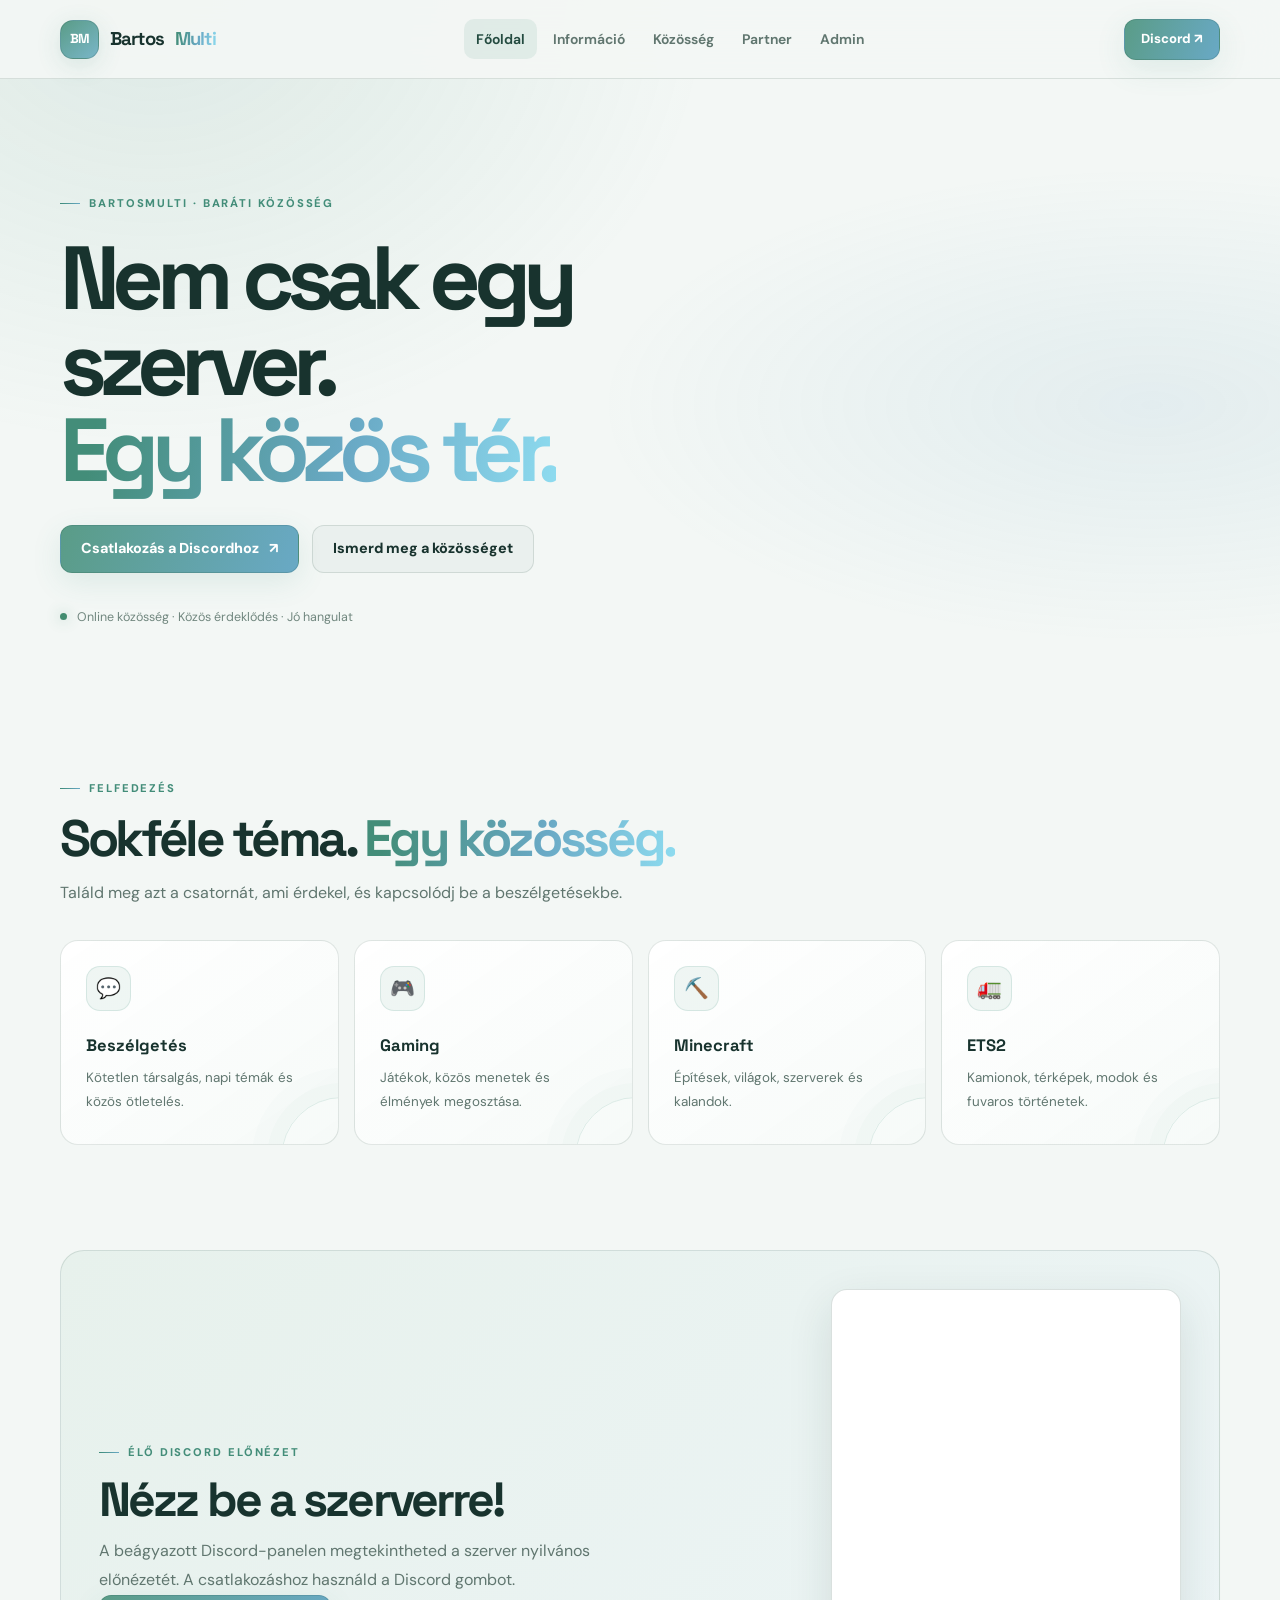
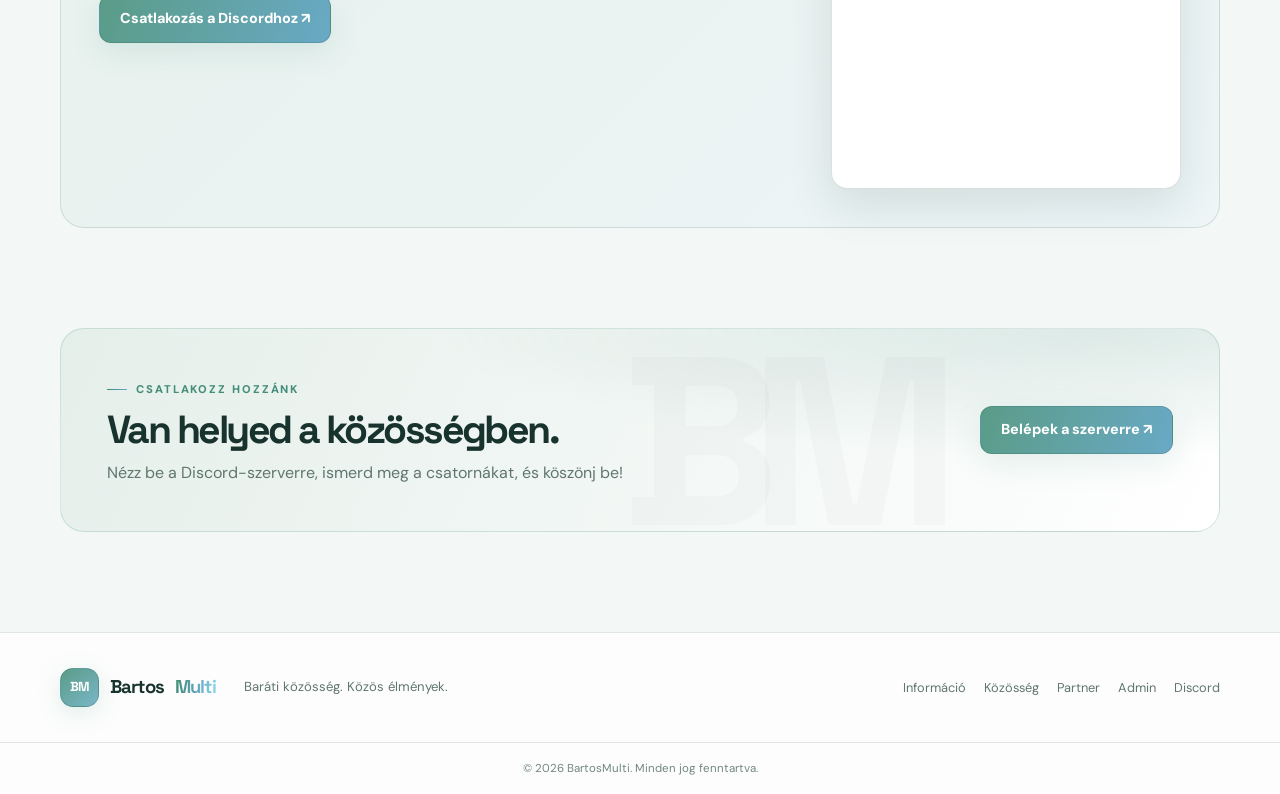
==== commit 365c2f8f: "Remove BM hero logo graphic" ====
--- a/index.html
+++ b/index.html
@@ -28,21 +28,11 @@
       <div class="hero-copy">
         <span class="eyebrow">BARTOSMULTI · BARÁTI KÖZÖSSÉG</span>
         <h1>Nem csak egy szerver.<br><span class="gradient-text">Egy közös tér.</span></h1>
-        <p class="hero-description"></p>
         <div class="hero-actions">
           <a class="button" href="https://discord.gg/Ucswm9WDUp" target="_blank" rel="noopener noreferrer">Csatlakozás a Discordhoz <span>↗</span></a>
           <a class="button button-ghost" href="community.html">Ismerd meg a közösséget</a>
         </div>
         <div class="hero-note"><span></span> Online közösség · Közös érdeklődés · Jó hangulat</div>
-      </div>
-      <div class="hero-art" aria-label="BartosMulti BM embléma">
-        <div class="art-glow"></div>
-        <div class="art-ring"></div>
-        <div class="art-ring ring-two"></div>
-        <div class="art-core"><span class="art-monogram">BM</span></div>
-        <span class="art-label top">COMMUNITY / 2026</span>
-        
-        <span class="art-dot one"></span><span class="art-dot two"></span>
       </div>
     </section>
     <section class="feature-section container">
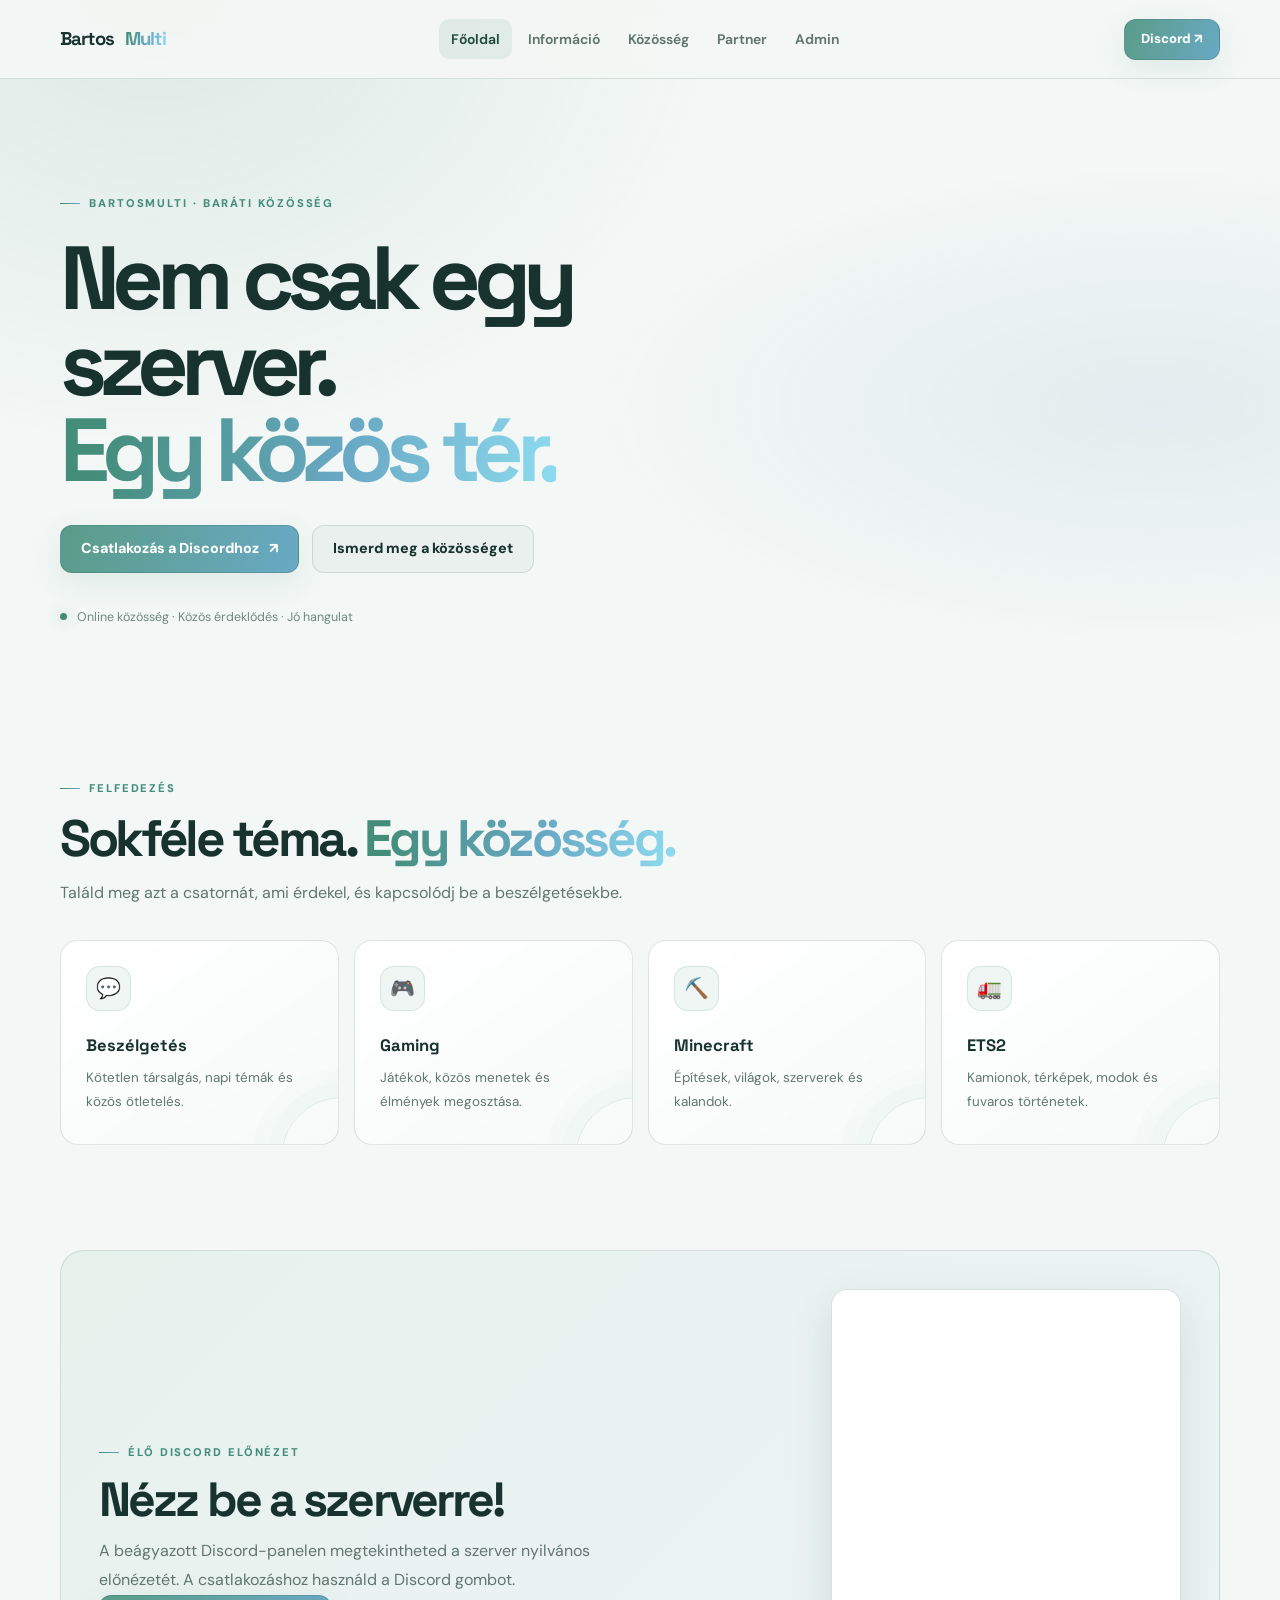
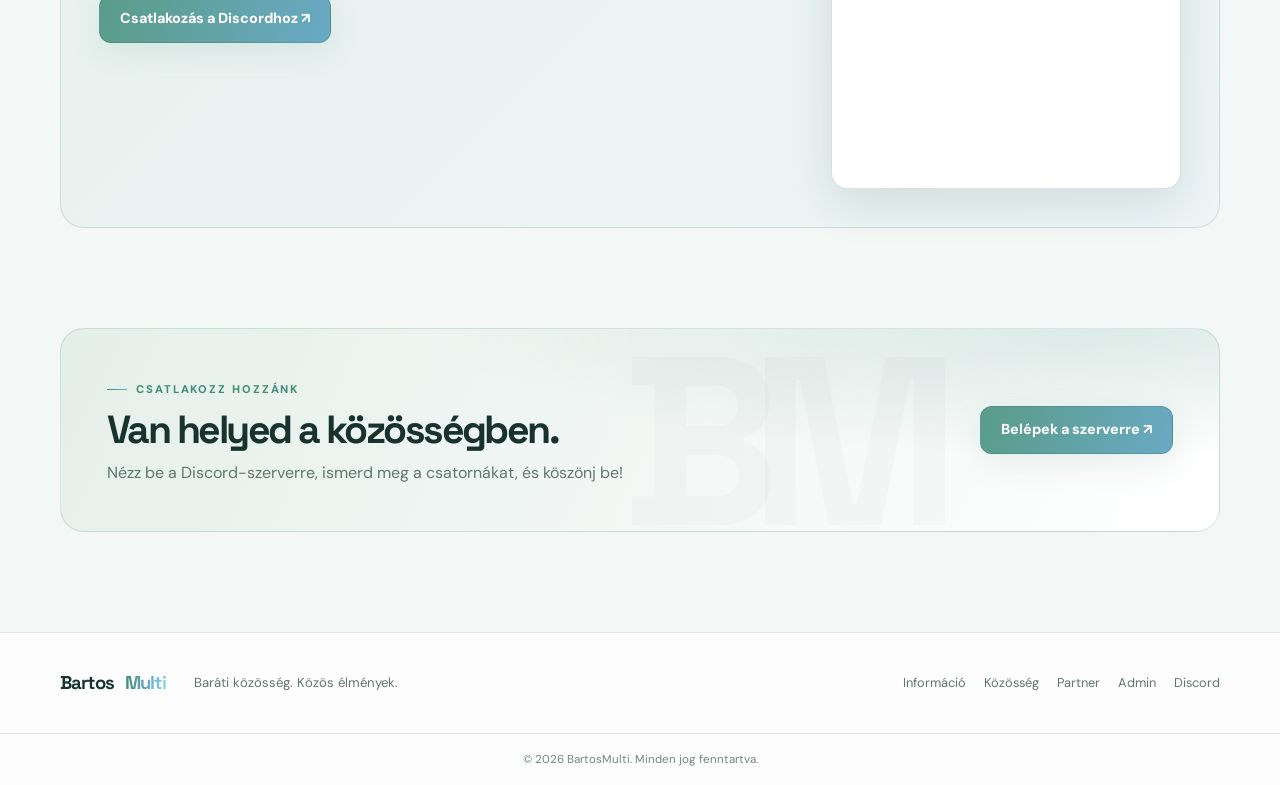
==== commit 1dc16e96: "Remove remaining BM monogram from site branding" ====
--- a/index.html
+++ b/index.html
@@ -12,7 +12,7 @@
 <body>
   <header class="site-header">
     <nav class="navbar">
-      <a class="logo" href="index.html"><span class="logo-mark">BM</span>Bartos<span class="accent">Multi</span></a>
+      <a class="logo" href="index.html">Bartos<span class="accent">Multi</span></a>
       <ul class="nav-links">
         <li><a class="active" href="index.html">Főoldal</a></li>
         <li><a href="info.html">Információ</a></li>
@@ -62,6 +62,6 @@
       <a class="button" href="https://discord.gg/Ucswm9WDUp" target="_blank" rel="noopener noreferrer">Belépek a szerverre ↗</a>
     </section>
   </main>
-  <footer class="footer"><div class="footer-inner"><a class="logo" href="index.html"><span class="logo-mark">BM</span>Bartos<span class="accent">Multi</span></a><p>Baráti közösség. Közös élmények.</p><div class="footer-links"><a href="info.html">Információ</a><a href="community.html">Közösség</a><a href="partner.html">Partner</a><a href="admin/">Admin</a><a href="https://discord.gg/Ucswm9WDUp">Discord</a></div></div><div class="footer-bottom">© 2026 BartosMulti. Minden jog fenntartva.</div></footer>
+  <footer class="footer"><div class="footer-inner"><a class="logo" href="index.html">Bartos<span class="accent">Multi</span></a><p>Baráti közösség. Közös élmények.</p><div class="footer-links"><a href="info.html">Információ</a><a href="community.html">Közösség</a><a href="partner.html">Partner</a><a href="admin/">Admin</a><a href="https://discord.gg/Ucswm9WDUp">Discord</a></div></div><div class="footer-bottom">© 2026 BartosMulti. Minden jog fenntartva.</div></footer>
 </body>
 </html>
